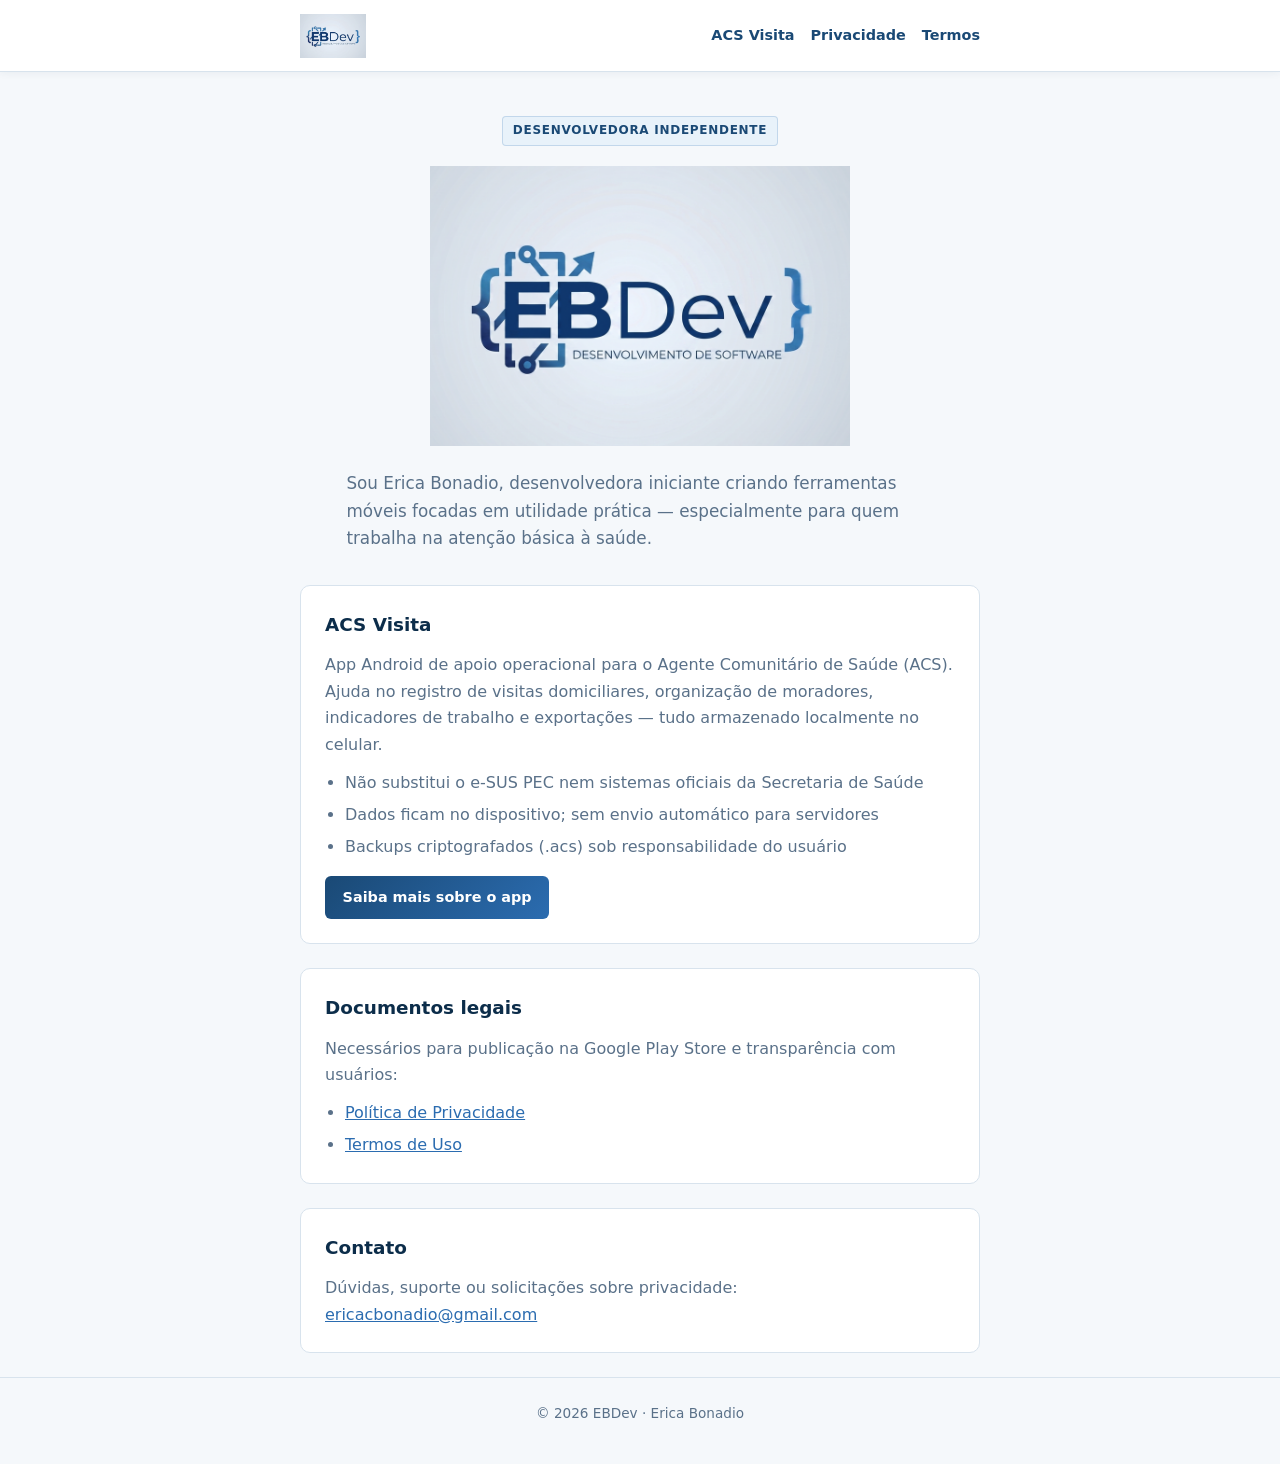
==== index.html @ 2de4903c "Adiciona ícone compacto EBDev para header mobile e favicon. Logo completa no desktop; SVG com chaves" ====
<!DOCTYPE html>
<html lang="pt-BR">
<head>
  <meta charset="UTF-8">
  <meta name="viewport" content="width=device-width, initial-scale=1.0">
  <meta name="description" content="EBDev — desenvolvimento de apps úteis. ACS Visita: ferramenta de apoio para Agentes Comunitários de Saúde.">
  <title>EBDev | Desenvolvimento de Software</title>
  <link rel="icon" href="assets/logo-icon.svg" type="image/svg+xml">
  <link rel="stylesheet" href="styles.css">
</head>
<body>
  <header class="site-header">
    <div class="container">
      <a href="index.html" class="logo-link">
        <img class="logo-full" src="assets/logo.png" alt="EBDev — Desenvolvimento de Software" height="44">
        <img class="logo-icon" src="assets/logo-icon.svg" alt="EBDev" width="40" height="40">
      </a>
      <nav>
        <ul class="nav-links">
          <li><a href="acs-visita.html">ACS Visita</a></li>
          <li><a href="politica-privacidade.html">Privacidade</a></li>
          <li><a href="termos-de-uso.html">Termos</a></li>
        </ul>
      </nav>
    </div>
  </header>

  <main class="container">
    <section class="hero">
      <span class="badge">Desenvolvedora independente</span>
      <h1 class="sr-only">EBDev — Desenvolvimento de Software</h1>
      <img class="hero-logo" src="assets/logo.png" alt="EBDev — Desenvolvimento de Software">
      <p class="lead">
        Sou Erica Bonadio, desenvolvedora iniciante criando ferramentas móveis
        focadas em utilidade prática — especialmente para quem trabalha na atenção
        básica à saúde.
      </p>
    </section>

    <article class="card">
      <h2>ACS Visita</h2>
      <p>
        App Android de apoio operacional para o Agente Comunitário de Saúde (ACS).
        Ajuda no registro de visitas domiciliares, organização de moradores,
        indicadores de trabalho e exportações — tudo armazenado localmente no celular.
      </p>
      <ul>
        <li>Não substitui o e-SUS PEC nem sistemas oficiais da Secretaria de Saúde</li>
        <li>Dados ficam no dispositivo; sem envio automático para servidores</li>
        <li>Backups criptografados (.acs) sob responsabilidade do usuário</li>
      </ul>
      <a class="btn" href="acs-visita.html">Saiba mais sobre o app</a>
    </article>

    <article class="card">
      <h2>Documentos legais</h2>
      <p>Necessários para publicação na Google Play Store e transparência com usuários:</p>
      <ul>
        <li><a href="politica-privacidade.html">Política de Privacidade</a></li>
        <li><a href="termos-de-uso.html">Termos de Uso</a></li>
      </ul>
    </article>

    <article class="card">
      <h2>Contato</h2>
      <p>
        Dúvidas, suporte ou solicitações sobre privacidade:<br>
        <a href="mailto:ericacbonadio@gmail.com">ericacbonadio@gmail.com</a>
      </p>
    </article>
  </main>

  <footer class="site-footer">
    <div class="container">
      <p>© <span id="year"></span> EBDev · Erica Bonadio</p>
    </div>
  </footer>

  <script>
    document.getElementById('year').textContent = new Date().getFullYear();
  </script>
</body>
</html>
---- styles.css ----
:root {
  /* Paleta EBDev — azuis do logo { EBDev } */
  --brand-navy: #0c2d4a;
  --brand-navy-mid: #1a4975;
  --brand-blue: #2b6cb0;
  --brand-blue-hover: #245a94;
  --brand-sky: #5da9e8;
  --brand-sky-light: #e8f2fa;

  --bg: #f5f8fb;
  --surface: #ffffff;
  --text: var(--brand-navy);
  --text-muted: #5a7189;
  --accent: var(--brand-blue);
  --accent-hover: var(--brand-blue-hover);
  --accent-deep: var(--brand-navy);
  --accent-light: var(--brand-sky-light);
  --border: #d8e3ed;
  --font: system-ui, -apple-system, "Segoe UI", Roboto, sans-serif;
}

*,
*::before,
*::after {
  box-sizing: border-box;
  margin: 0;
  padding: 0;
}

html {
  scroll-behavior: smooth;
}

body {
  font-family: var(--font);
  background: var(--bg);
  color: var(--text);
  line-height: 1.65;
}

a {
  color: var(--accent);
}

a:hover {
  color: var(--accent-hover);
  text-decoration: underline;
}

.container {
  max-width: 720px;
  margin: 0 auto;
  padding: 0 1.25rem;
}

.site-header {
  background: var(--surface);
  color: var(--brand-navy);
  padding: 0.85rem 0;
  border-bottom: 1px solid var(--border);
  box-shadow: 0 1px 8px rgba(12, 45, 74, 0.06);
}

.site-header a {
  color: var(--brand-navy-mid);
  text-decoration: none;
  font-weight: 600;
}

.site-header a:hover {
  color: var(--brand-blue);
  text-decoration: none;
}

.site-header .container {
  display: flex;
  justify-content: space-between;
  align-items: center;
  gap: 1rem;
}

.logo-link {
  display: flex;
  align-items: center;
  line-height: 0;
}

.logo-link img,
.logo-link svg {
  height: 40px;
  width: auto;
  display: block;
}

.logo-link .logo-full {
  height: 44px;
}

.logo-link .logo-icon {
  display: none;
  height: 40px;
  width: 40px;
}

.nav-links {
  display: flex;
  flex-wrap: wrap;
  gap: 1rem;
  list-style: none;
  font-size: 0.9rem;
}

.hero {
  padding: 2.75rem 0 2rem;
  text-align: center;
}

.hero .badge {
  margin-left: auto;
  margin-right: auto;
}

.hero-logo {
  width: min(420px, 92vw);
  height: auto;
  margin: 0 auto 1.5rem;
  display: block;
}

.hero .lead {
  color: var(--text-muted);
  font-size: 1.05rem;
  max-width: 55ch;
  margin: 0 auto;
  text-align: left;
}

.badge {
  display: inline-block;
  background: var(--accent-light);
  color: var(--brand-navy-mid);
  font-size: 0.75rem;
  font-weight: 600;
  text-transform: uppercase;
  letter-spacing: 0.06em;
  padding: 0.25rem 0.6rem;
  border-radius: 4px;
  margin-bottom: 1.25rem;
  border: 1px solid rgba(43, 108, 176, 0.2);
}

.card {
  background: var(--surface);
  border: 1px solid var(--border);
  border-radius: 10px;
  padding: 1.5rem;
  margin-bottom: 1.5rem;
}

.card h2 {
  font-size: 1.15rem;
  margin-bottom: 0.75rem;
  color: var(--brand-navy);
}

.card p,
.card li {
  color: var(--text-muted);
}

.card ul {
  margin: 0.75rem 0 0 1.25rem;
}

.card li + li {
  margin-top: 0.35rem;
}

.btn {
  display: inline-block;
  margin-top: 1rem;
  padding: 0.6rem 1.1rem;
  background: linear-gradient(135deg, var(--brand-navy-mid) 0%, var(--brand-blue) 100%);
  color: #fff !important;
  text-decoration: none;
  border-radius: 6px;
  font-size: 0.9rem;
  font-weight: 600;
}

.btn:hover {
  background: linear-gradient(135deg, var(--brand-navy) 0%, var(--brand-blue-hover) 100%);
  color: #fff !important;
  text-decoration: none;
}

.legal-page {
  padding: 2rem 0 3rem;
}

.legal-page h1 {
  font-size: 1.6rem;
  margin-bottom: 0.35rem;
  color: var(--brand-navy);
}

.legal-page .updated {
  color: var(--text-muted);
  font-size: 0.9rem;
  margin-bottom: 2rem;
}

.legal-page h2 {
  font-size: 1.05rem;
  margin: 1.75rem 0 0.5rem;
  color: var(--brand-blue);
}

.legal-page p,
.legal-page li {
  color: var(--text-muted);
  margin-bottom: 0.75rem;
}

.legal-page ul {
  margin: 0 0 0.75rem 1.25rem;
}

.notice {
  background: var(--accent-light);
  border-left: 4px solid var(--brand-sky);
  padding: 1rem 1.1rem;
  border-radius: 0 6px 6px 0;
  margin: 1.5rem 0;
  font-size: 0.95rem;
  color: var(--text-muted);
}

.site-footer {
  border-top: 1px solid var(--border);
  padding: 1.5rem 0 2.5rem;
  margin-top: 1rem;
  text-align: center;
  font-size: 0.85rem;
  color: var(--text-muted);
}

.site-footer a {
  font-weight: 500;
}

.sr-only {
  position: absolute;
  width: 1px;
  height: 1px;
  padding: 0;
  margin: -1px;
  overflow: hidden;
  clip: rect(0, 0, 0, 0);
  white-space: nowrap;
  border: 0;
}

@media (max-width: 520px) {
  .site-header .container {
    flex-direction: row;
    align-items: center;
    justify-content: space-between;
    gap: 0.75rem;
  }

  .logo-link .logo-full {
    display: none;
  }

  .logo-link .logo-icon {
    display: block;
  }

  .nav-links {
    gap: 0.65rem;
    font-size: 0.82rem;
  }

  .hero .lead {
    text-align: center;
  }
}
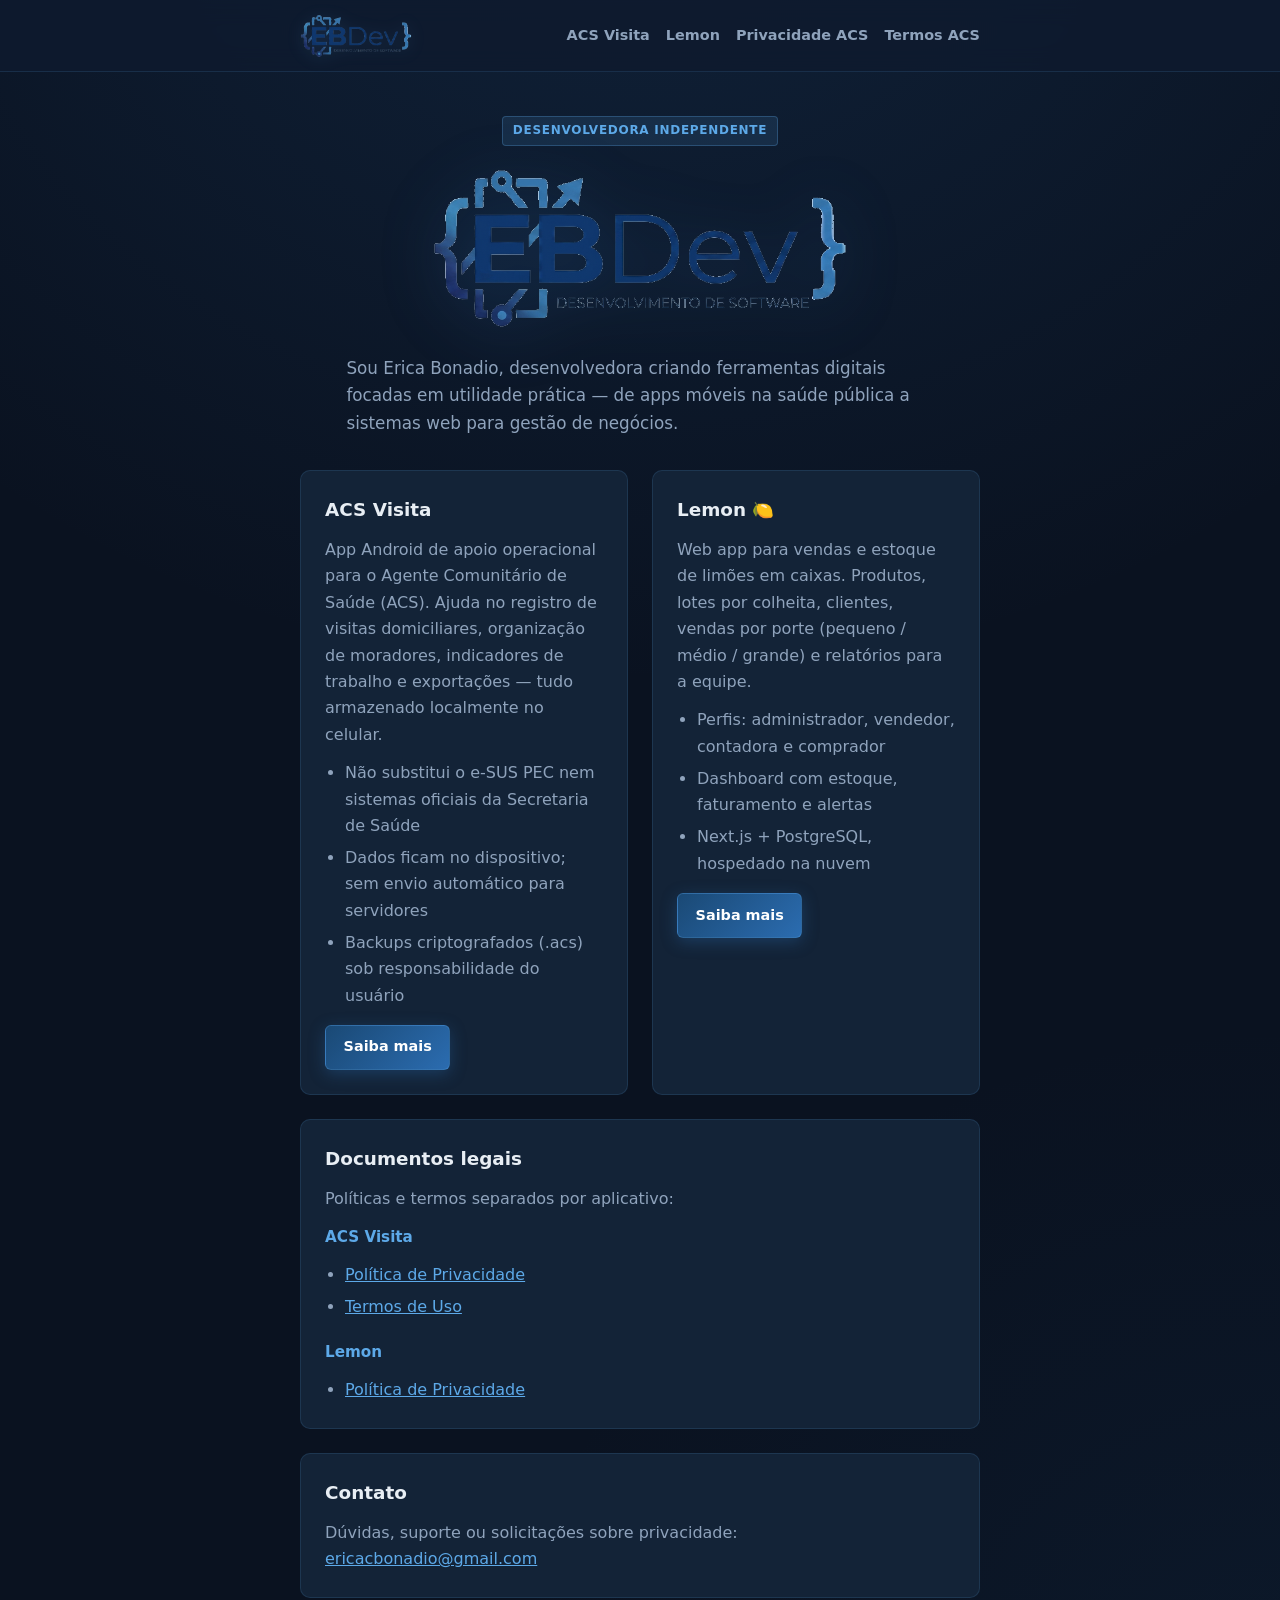
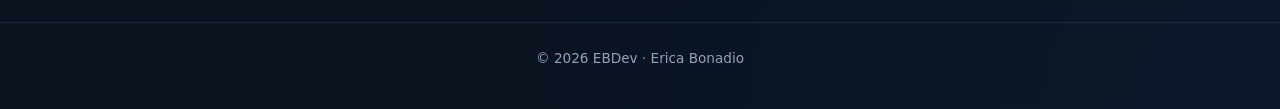
==== commit 3366245b: "Adiciona Lemon ao site com páginas e políticas separadas por app. ACS Visita e Lemon têm landing e d" ====
--- a/index.html
+++ b/index.html
@@ -3,7 +3,7 @@
 <head>
   <meta charset="UTF-8">
   <meta name="viewport" content="width=device-width, initial-scale=1.0">
-  <meta name="description" content="EBDev — desenvolvimento de apps úteis. ACS Visita: ferramenta de apoio para Agentes Comunitários de Saúde.">
+  <meta name="description" content="EBDev — desenvolvimento de software. ACS Visita e Lemon: apps para saúde e gestão comercial.">
   <title>EBDev | Desenvolvimento de Software</title>
   <link rel="icon" href="assets/logo-icon.svg" type="image/svg+xml">
   <link rel="stylesheet" href="styles.css">
@@ -18,8 +18,9 @@
       <nav>
         <ul class="nav-links">
           <li><a href="acs-visita.html">ACS Visita</a></li>
-          <li><a href="politica-privacidade.html">Privacidade</a></li>
-          <li><a href="termos-de-uso.html">Termos</a></li>
+          <li><a href="lemon.html">Lemon</a></li>
+          <li><a href="politica-privacidade.html">Privacidade ACS</a></li>
+          <li><a href="termos-de-uso.html">Termos ACS</a></li>
         </ul>
       </nav>
     </div>
@@ -31,12 +32,13 @@
       <h1 class="sr-only">EBDev — Desenvolvimento de Software</h1>
       <img class="hero-logo" src="assets/logo.png" alt="EBDev — Desenvolvimento de Software">
       <p class="lead">
-        Sou Erica Bonadio, desenvolvedora iniciante criando ferramentas móveis
-        focadas em utilidade prática — especialmente para quem trabalha na atenção
-        básica à saúde.
+        Sou Erica Bonadio, desenvolvedora criando ferramentas digitais
+        focadas em utilidade prática — de apps móveis na saúde pública
+        a sistemas web para gestão de negócios.
       </p>
     </section>
 
+    <div class="projects-grid">
     <article class="card">
       <h2>ACS Visita</h2>
       <p>
@@ -49,15 +51,37 @@
         <li>Dados ficam no dispositivo; sem envio automático para servidores</li>
         <li>Backups criptografados (.acs) sob responsabilidade do usuário</li>
       </ul>
-      <a class="btn" href="acs-visita.html">Saiba mais sobre o app</a>
+      <a class="btn" href="acs-visita.html">Saiba mais</a>
     </article>
+
+    <article class="card card--lemon">
+      <h2>Lemon <span class="card-emoji" aria-hidden="true">🍋</span></h2>
+      <p>
+        Web app para vendas e estoque de limões em caixas. Produtos, lotes por colheita,
+        clientes, vendas por porte (pequeno / médio / grande) e relatórios para a equipe.
+      </p>
+      <ul>
+        <li>Perfis: administrador, vendedor, contadora e comprador</li>
+        <li>Dashboard com estoque, faturamento e alertas</li>
+        <li>Next.js + PostgreSQL, hospedado na nuvem</li>
+      </ul>
+      <a class="btn btn--lemon" href="lemon.html">Saiba mais</a>
+    </article>
+    </div>
 
     <article class="card">
       <h2>Documentos legais</h2>
-      <p>Necessários para publicação na Google Play Store e transparência com usuários:</p>
+      <p>Políticas e termos separados por aplicativo:</p>
+
+      <h3 class="legal-app-title">ACS Visita</h3>
       <ul>
         <li><a href="politica-privacidade.html">Política de Privacidade</a></li>
         <li><a href="termos-de-uso.html">Termos de Uso</a></li>
+      </ul>
+
+      <h3 class="legal-app-title">Lemon</h3>
+      <ul>
+        <li><a href="politica-privacidade-lemon.html">Política de Privacidade</a></li>
       </ul>
     </article>
 
--- a/styles.css
+++ b/styles.css
@@ -1,21 +1,24 @@
 :root {
-  /* Paleta EBDev — azuis do logo { EBDev } */
+  /* Paleta EBDev — dark tech */
   --brand-navy: #0c2d4a;
   --brand-navy-mid: #1a4975;
   --brand-blue: #2b6cb0;
-  --brand-blue-hover: #245a94;
+  --brand-blue-hover: #3d7ec4;
   --brand-sky: #5da9e8;
-  --brand-sky-light: #e8f2fa;
-
-  --bg: #f5f8fb;
-  --surface: #ffffff;
-  --text: var(--brand-navy);
-  --text-muted: #5a7189;
-  --accent: var(--brand-blue);
-  --accent-hover: var(--brand-blue-hover);
-  --accent-deep: var(--brand-navy);
-  --accent-light: var(--brand-sky-light);
-  --border: #d8e3ed;
+  --brand-sky-dim: rgba(93, 169, 232, 0.12);
+
+  --bg: #0a1220;
+  --bg-elevated: #0f1a2e;
+  --surface: #132337;
+  --surface-hover: #182a42;
+  --text: #e8eef4;
+  --text-muted: #8fa3bc;
+  --accent: var(--brand-sky);
+  --accent-hover: #7ec0f5;
+  --accent-light: var(--brand-sky-dim);
+  --border: rgba(93, 169, 232, 0.14);
+  --border-strong: rgba(93, 169, 232, 0.28);
+  --glow: rgba(43, 108, 176, 0.35);
   --font: system-ui, -apple-system, "Segoe UI", Roboto, sans-serif;
 }
 
@@ -33,9 +36,13 @@
 
 body {
   font-family: var(--font);
-  background: var(--bg);
+  background:
+    radial-gradient(ellipse 80% 50% at 50% -10%, rgba(43, 108, 176, 0.18), transparent),
+    radial-gradient(ellipse 60% 40% at 100% 100%, rgba(26, 73, 117, 0.12), transparent),
+    var(--bg);
   color: var(--text);
   line-height: 1.65;
+  min-height: 100vh;
 }
 
 a {
@@ -54,21 +61,24 @@
 }
 
 .site-header {
-  background: var(--surface);
-  color: var(--brand-navy);
+  background: rgba(15, 26, 46, 0.85);
+  backdrop-filter: blur(12px);
+  color: var(--text);
   padding: 0.85rem 0;
   border-bottom: 1px solid var(--border);
-  box-shadow: 0 1px 8px rgba(12, 45, 74, 0.06);
+  position: sticky;
+  top: 0;
+  z-index: 100;
 }
 
 .site-header a {
-  color: var(--brand-navy-mid);
+  color: var(--text-muted);
   text-decoration: none;
   font-weight: 600;
 }
 
 .site-header a:hover {
-  color: var(--brand-blue);
+  color: var(--accent);
   text-decoration: none;
 }
 
@@ -94,6 +104,7 @@
 
 .logo-link .logo-full {
   height: 44px;
+  filter: drop-shadow(0 2px 8px rgba(93, 169, 232, 0.15));
 }
 
 .logo-link .logo-icon {
@@ -125,6 +136,7 @@
   height: auto;
   margin: 0 auto 1.5rem;
   display: block;
+  filter: drop-shadow(0 8px 28px rgba(43, 108, 176, 0.25));
 }
 
 .hero .lead {
@@ -138,7 +150,7 @@
 .badge {
   display: inline-block;
   background: var(--accent-light);
-  color: var(--brand-navy-mid);
+  color: var(--accent);
   font-size: 0.75rem;
   font-weight: 600;
   text-transform: uppercase;
@@ -146,7 +158,7 @@
   padding: 0.25rem 0.6rem;
   border-radius: 4px;
   margin-bottom: 1.25rem;
-  border: 1px solid rgba(43, 108, 176, 0.2);
+  border: 1px solid var(--border-strong);
 }
 
 .card {
@@ -155,12 +167,18 @@
   border-radius: 10px;
   padding: 1.5rem;
   margin-bottom: 1.5rem;
+  transition: border-color 0.2s, box-shadow 0.2s;
+}
+
+.card:hover {
+  border-color: var(--border-strong);
+  box-shadow: 0 4px 24px rgba(0, 0, 0, 0.25);
 }
 
 .card h2 {
   font-size: 1.15rem;
   margin-bottom: 0.75rem;
-  color: var(--brand-navy);
+  color: var(--text);
 }
 
 .card p,
@@ -174,6 +192,56 @@
 
 .card li + li {
   margin-top: 0.35rem;
+}
+
+.projects-grid {
+  display: grid;
+  gap: 1.5rem;
+}
+
+@media (min-width: 640px) {
+  .projects-grid {
+    grid-template-columns: 1fr 1fr;
+  }
+}
+
+.card-emoji {
+  font-size: 0.95em;
+}
+
+.badge--lemon {
+  background: rgba(132, 204, 22, 0.14);
+  color: #a3e635;
+  border-color: rgba(163, 230, 53, 0.35);
+}
+
+.btn--lemon {
+  background: linear-gradient(135deg, #4d7c0f 0%, #84cc16 100%);
+  border-color: rgba(163, 230, 53, 0.35);
+  box-shadow: 0 4px 16px rgba(132, 204, 22, 0.25);
+}
+
+.btn--lemon:hover {
+  background: linear-gradient(135deg, #65a30d 0%, #a3e635 100%);
+  box-shadow: 0 6px 20px rgba(132, 204, 22, 0.35);
+}
+
+.card--lemon h2 {
+  color: var(--text);
+}
+
+.legal-app-title {
+  font-size: 0.95rem;
+  margin: 1.25rem 0 0.5rem;
+  color: var(--accent);
+}
+
+.legal-app-title:first-of-type {
+  margin-top: 0.75rem;
+}
+
+.card h3 {
+  font-size: 0.95rem;
 }
 
 .btn {
@@ -186,12 +254,15 @@
   border-radius: 6px;
   font-size: 0.9rem;
   font-weight: 600;
+  border: 1px solid var(--border-strong);
+  box-shadow: 0 4px 16px var(--glow);
 }
 
 .btn:hover {
-  background: linear-gradient(135deg, var(--brand-navy) 0%, var(--brand-blue-hover) 100%);
+  background: linear-gradient(135deg, var(--brand-blue) 0%, var(--brand-sky) 100%);
   color: #fff !important;
   text-decoration: none;
+  box-shadow: 0 6px 20px var(--glow);
 }
 
 .legal-page {
@@ -201,7 +272,7 @@
 .legal-page h1 {
   font-size: 1.6rem;
   margin-bottom: 0.35rem;
-  color: var(--brand-navy);
+  color: var(--text);
 }
 
 .legal-page .updated {
@@ -213,7 +284,7 @@
 .legal-page h2 {
   font-size: 1.05rem;
   margin: 1.75rem 0 0.5rem;
-  color: var(--brand-blue);
+  color: var(--accent);
 }
 
 .legal-page p,
@@ -234,6 +305,9 @@
   margin: 1.5rem 0;
   font-size: 0.95rem;
   color: var(--text-muted);
+  border-top: 1px solid var(--border);
+  border-right: 1px solid var(--border);
+  border-bottom: 1px solid var(--border);
 }
 
 .site-footer {
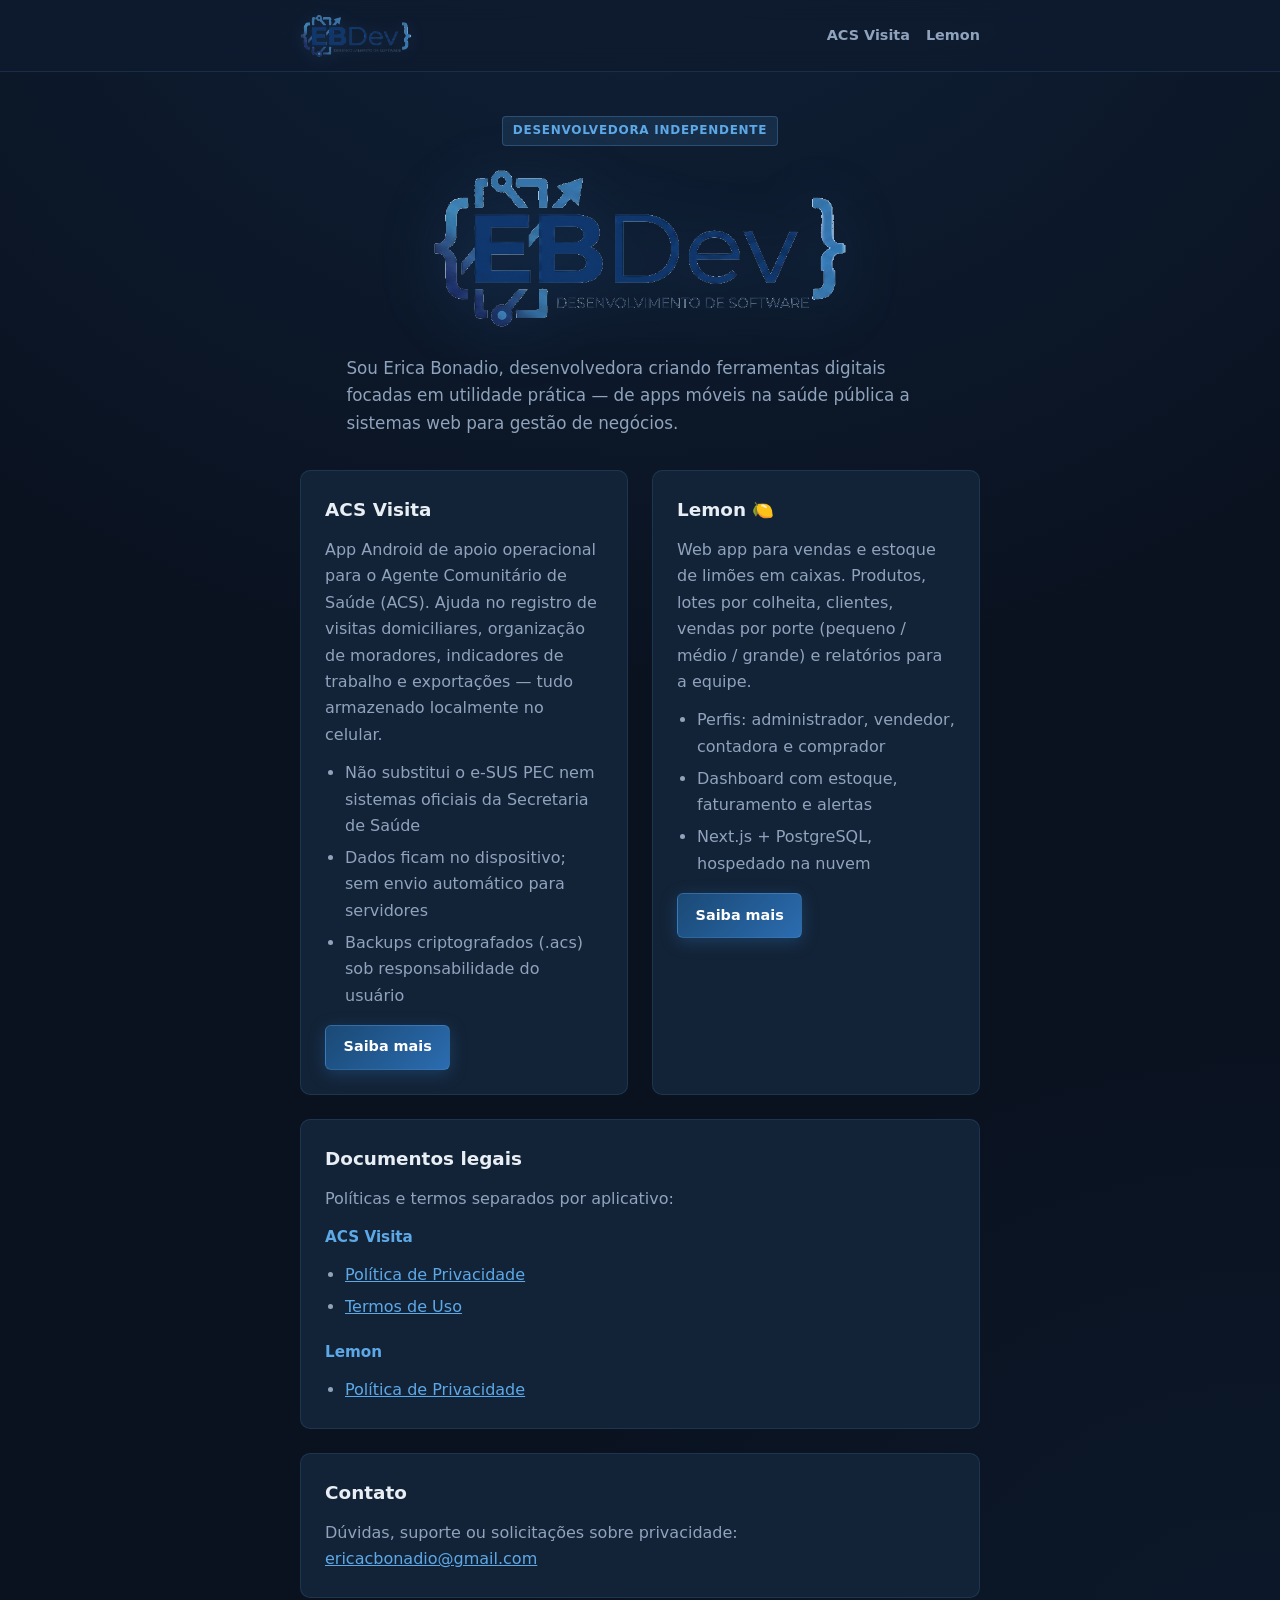
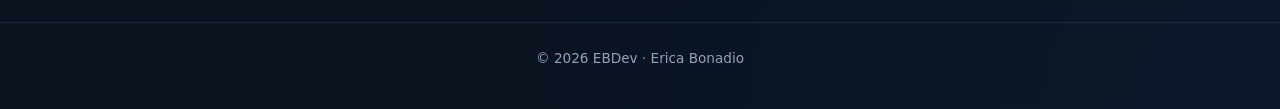
==== commit 59e24e64: "Organiza site em pastas por app com redirecionamentos na raiz. ACS Visita e Lemon em subpastas; URLs" ====
--- a/index.html
+++ b/index.html
@@ -17,10 +17,8 @@
       </a>
       <nav>
         <ul class="nav-links">
-          <li><a href="acs-visita.html">ACS Visita</a></li>
-          <li><a href="lemon.html">Lemon</a></li>
-          <li><a href="politica-privacidade.html">Privacidade ACS</a></li>
-          <li><a href="termos-de-uso.html">Termos ACS</a></li>
+          <li><a href="acs-visita/">ACS Visita</a></li>
+          <li><a href="lemon/">Lemon</a></li>
         </ul>
       </nav>
     </div>
@@ -51,7 +49,7 @@
         <li>Dados ficam no dispositivo; sem envio automático para servidores</li>
         <li>Backups criptografados (.acs) sob responsabilidade do usuário</li>
       </ul>
-      <a class="btn" href="acs-visita.html">Saiba mais</a>
+      <a class="btn" href="acs-visita/">Saiba mais</a>
     </article>
 
     <article class="card card--lemon">
@@ -65,7 +63,7 @@
         <li>Dashboard com estoque, faturamento e alertas</li>
         <li>Next.js + PostgreSQL, hospedado na nuvem</li>
       </ul>
-      <a class="btn btn--lemon" href="lemon.html">Saiba mais</a>
+      <a class="btn btn--lemon" href="lemon/">Saiba mais</a>
     </article>
     </div>
 
@@ -75,13 +73,13 @@
 
       <h3 class="legal-app-title">ACS Visita</h3>
       <ul>
-        <li><a href="politica-privacidade.html">Política de Privacidade</a></li>
-        <li><a href="termos-de-uso.html">Termos de Uso</a></li>
+        <li><a href="acs-visita/politica-privacidade.html">Política de Privacidade</a></li>
+        <li><a href="acs-visita/termos-de-uso.html">Termos de Uso</a></li>
       </ul>
 
       <h3 class="legal-app-title">Lemon</h3>
       <ul>
-        <li><a href="politica-privacidade-lemon.html">Política de Privacidade</a></li>
+        <li><a href="lemon/politica-privacidade.html">Política de Privacidade</a></li>
       </ul>
     </article>
 
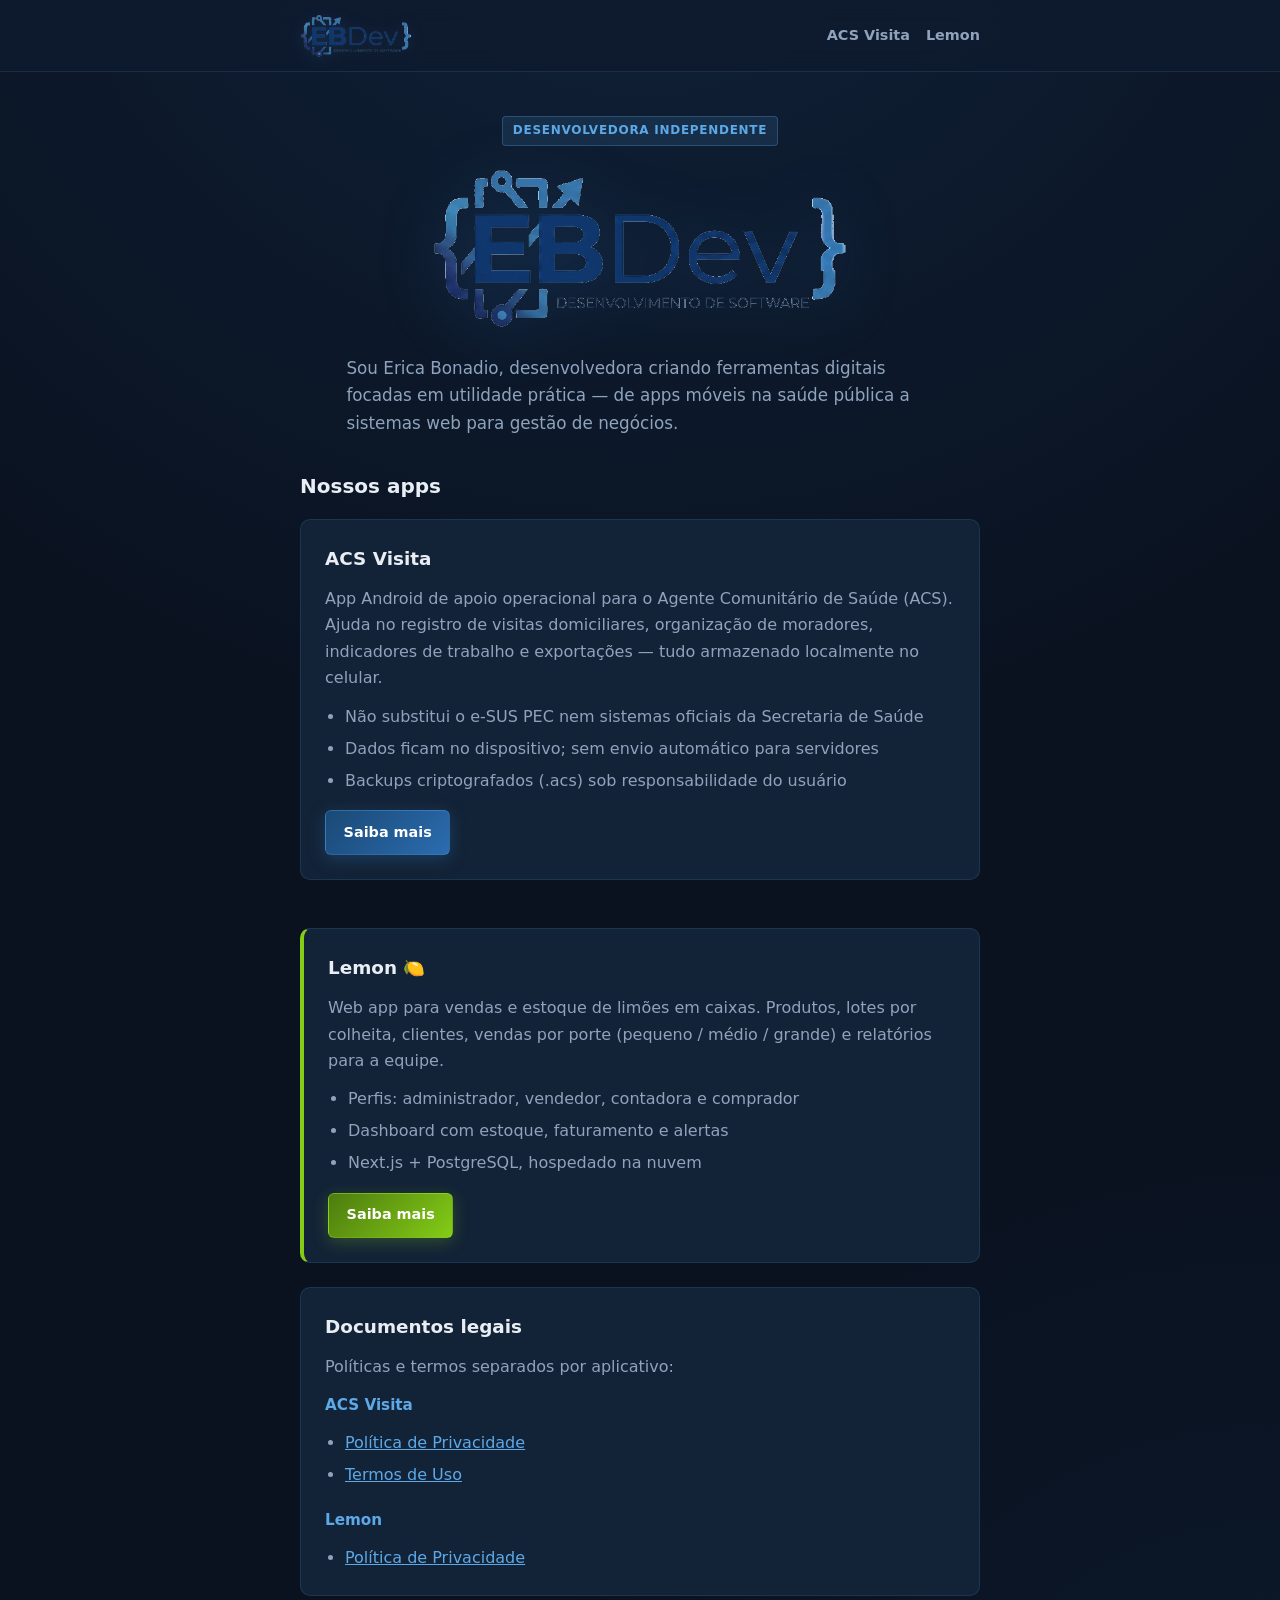
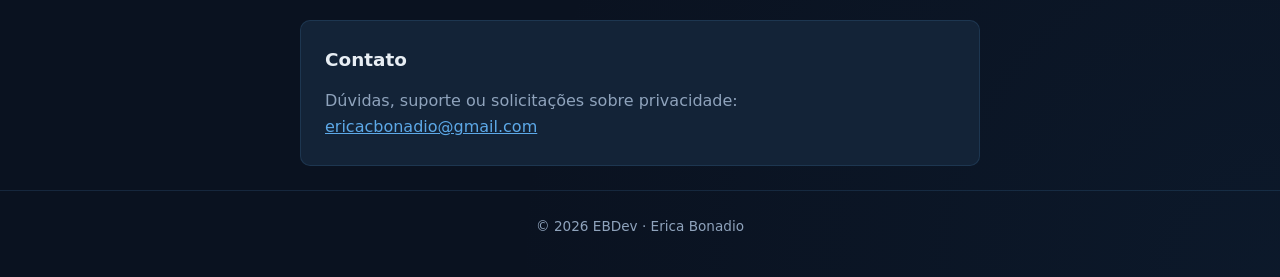
==== commit 6cc4cc44: "Melhora visibilidade do Lemon na página inicial. Cards empilhados, borda verde, botão lime e título " ====
--- a/index.html
+++ b/index.html
@@ -36,6 +36,7 @@
       </p>
     </section>
 
+    <h2 class="section-title">Nossos apps</h2>
     <div class="projects-grid">
     <article class="card">
       <h2>ACS Visita</h2>
@@ -52,7 +53,7 @@
       <a class="btn" href="acs-visita/">Saiba mais</a>
     </article>
 
-    <article class="card card--lemon">
+    <article class="card card--lemon" id="lemon">
       <h2>Lemon <span class="card-emoji" aria-hidden="true">🍋</span></h2>
       <p>
         Web app para vendas e estoque de limões em caixas. Produtos, lotes por colheita,
--- a/styles.css
+++ b/styles.css
@@ -147,6 +147,12 @@
   text-align: left;
 }
 
+.section-title {
+  font-size: 1.25rem;
+  color: var(--text);
+  margin-bottom: 1rem;
+}
+
 .badge {
   display: inline-block;
   background: var(--accent-light);
@@ -197,12 +203,11 @@
 .projects-grid {
   display: grid;
   gap: 1.5rem;
-}
-
-@media (min-width: 640px) {
-  .projects-grid {
-    grid-template-columns: 1fr 1fr;
-  }
+  grid-template-columns: 1fr;
+}
+
+.card--lemon {
+  border-left: 4px solid #84cc16;
 }
 
 .card-emoji {
@@ -213,17 +218,6 @@
   background: rgba(132, 204, 22, 0.14);
   color: #a3e635;
   border-color: rgba(163, 230, 53, 0.35);
-}
-
-.btn--lemon {
-  background: linear-gradient(135deg, #4d7c0f 0%, #84cc16 100%);
-  border-color: rgba(163, 230, 53, 0.35);
-  box-shadow: 0 4px 16px rgba(132, 204, 22, 0.25);
-}
-
-.btn--lemon:hover {
-  background: linear-gradient(135deg, #65a30d 0%, #a3e635 100%);
-  box-shadow: 0 6px 20px rgba(132, 204, 22, 0.35);
 }
 
 .card--lemon h2 {
@@ -265,6 +259,17 @@
   box-shadow: 0 6px 20px var(--glow);
 }
 
+.btn.btn--lemon {
+  background: linear-gradient(135deg, #4d7c0f 0%, #84cc16 100%);
+  border-color: rgba(163, 230, 53, 0.35);
+  box-shadow: 0 4px 16px rgba(132, 204, 22, 0.25);
+}
+
+.btn.btn--lemon:hover {
+  background: linear-gradient(135deg, #65a30d 0%, #a3e635 100%);
+  box-shadow: 0 6px 20px rgba(132, 204, 22, 0.35);
+}
+
 .legal-page {
   padding: 2rem 0 3rem;
 }
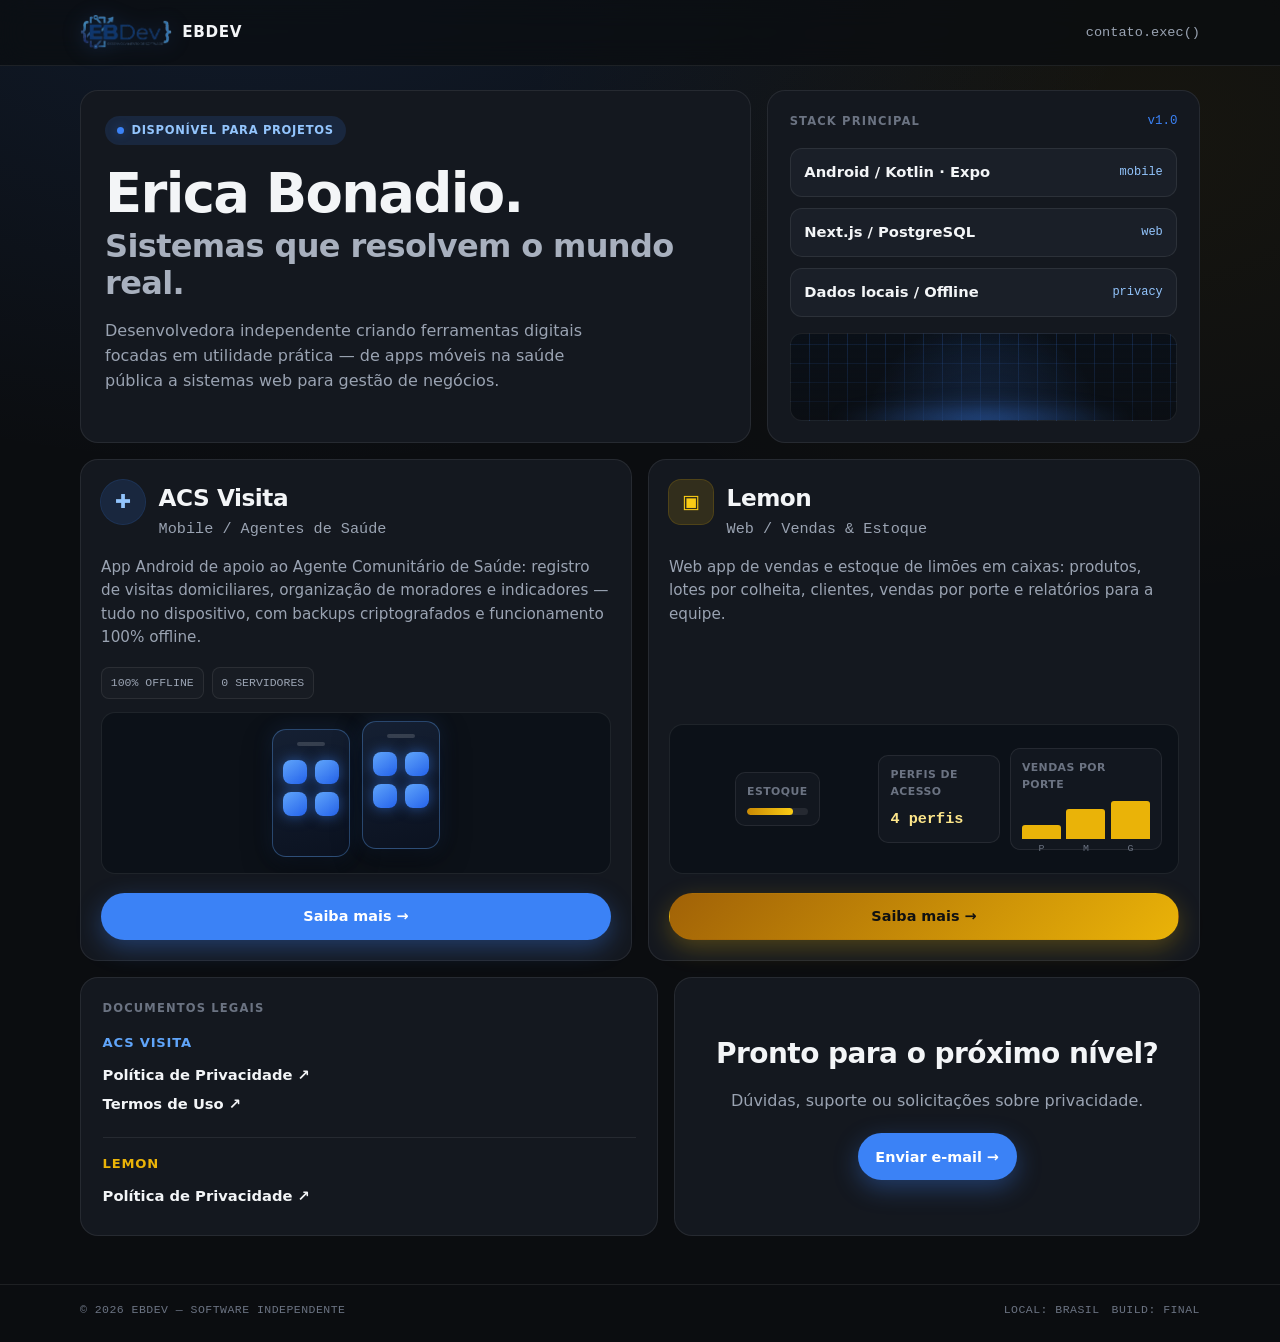
==== commit f5e17413: "Porta visual do Lovable para o site estático EBDev. Home com hero, stack, cards ACS/Lemon diferencia" ====
--- a/index.html
+++ b/index.html
@@ -3,7 +3,7 @@
 <head>
   <meta charset="UTF-8">
   <meta name="viewport" content="width=device-width, initial-scale=1.0">
-  <meta name="description" content="EBDev — desenvolvimento de software. ACS Visita e Lemon: apps para saúde e gestão comercial.">
+  <meta name="description" content="EBDev — Erica Bonadio. Sistemas digitais para saúde pública e gestão de negócios. ACS Visita e Lemon.">
   <title>EBDev | Desenvolvimento de Software</title>
   <link rel="icon" href="assets/logo-icon.svg" type="image/svg+xml">
   <link rel="stylesheet" href="styles.css">
@@ -11,91 +11,144 @@
 <body>
   <header class="site-header">
     <div class="container">
-      <a href="index.html" class="logo-link">
-        <img class="logo-full" src="assets/logo.png" alt="EBDev — Desenvolvimento de Software" height="44">
-        <img class="logo-icon" src="assets/logo-icon.svg" alt="EBDev" width="40" height="40">
+      <a href="index.html" class="brand">
+        <img src="assets/logo.png" alt="" height="36">
+        <span class="brand-word">EBDEV</span>
       </a>
-      <nav>
-        <ul class="nav-links">
-          <li><a href="acs-visita/">ACS Visita</a></li>
-          <li><a href="lemon/">Lemon</a></li>
-        </ul>
-      </nav>
+      <a class="contact-exec" href="mailto:ericacbonadio@gmail.com">contato.exec()</a>
     </div>
   </header>
 
-  <main class="container">
-    <section class="hero">
-      <span class="badge">Desenvolvedora independente</span>
-      <h1 class="sr-only">EBDev — Desenvolvimento de Software</h1>
-      <img class="hero-logo" src="assets/logo.png" alt="EBDev — Desenvolvimento de Software">
-      <p class="lead">
-        Sou Erica Bonadio, desenvolvedora criando ferramentas digitais
-        focadas em utilidade prática — de apps móveis na saúde pública
-        a sistemas web para gestão de negócios.
-      </p>
+  <main class="container home">
+    <section class="hero-grid" aria-label="Apresentação">
+      <article class="panel hero-main">
+        <span class="status-pill">Disponível para projetos</span>
+        <h1 class="hero-title">Erica Bonadio.</h1>
+        <p class="hero-subtitle">Sistemas que resolvem o mundo real.</p>
+        <p class="hero-lead">
+          Desenvolvedora independente criando ferramentas digitais focadas em
+          utilidade prática — de apps móveis na saúde pública a sistemas web
+          para gestão de negócios.
+        </p>
+      </article>
+
+      <aside class="panel stack-panel">
+        <div class="stack-head">
+          <h2>Stack principal</h2>
+          <span class="stack-ver">v1.0</span>
+        </div>
+        <ul class="stack-list">
+          <li class="stack-item">
+            <span>Android / Kotlin · Expo</span>
+            <em>mobile</em>
+          </li>
+          <li class="stack-item">
+            <span>Next.js / PostgreSQL</span>
+            <em>web</em>
+          </li>
+          <li class="stack-item">
+            <span>Dados locais / Offline</span>
+            <em>privacy</em>
+          </li>
+        </ul>
+        <div class="stack-visual" aria-hidden="true"></div>
+      </aside>
     </section>
 
-    <h2 class="section-title">Nossos apps</h2>
-    <div class="projects-grid">
-    <article class="card">
-      <h2>ACS Visita</h2>
-      <p>
-        App Android de apoio operacional para o Agente Comunitário de Saúde (ACS).
-        Ajuda no registro de visitas domiciliares, organização de moradores,
-        indicadores de trabalho e exportações — tudo armazenado localmente no celular.
-      </p>
-      <ul>
-        <li>Não substitui o e-SUS PEC nem sistemas oficiais da Secretaria de Saúde</li>
-        <li>Dados ficam no dispositivo; sem envio automático para servidores</li>
-        <li>Backups criptografados (.acs) sob responsabilidade do usuário</li>
-      </ul>
-      <a class="btn" href="acs-visita/">Saiba mais</a>
-    </article>
+    <section class="projects-grid" aria-label="Apps">
+      <article class="panel project-card" id="acs-visita">
+        <div class="project-top">
+          <div class="project-icon project-icon--acs" aria-hidden="true">✚</div>
+          <div>
+            <h2>ACS Visita</h2>
+            <p class="project-meta project-meta--acs">Mobile / Agentes de Saúde</p>
+          </div>
+        </div>
+        <p>
+          App Android de apoio ao Agente Comunitário de Saúde: registro de visitas
+          domiciliares, organização de moradores e indicadores — tudo no dispositivo,
+          com backups criptografados e funcionamento 100% offline.
+        </p>
+        <div class="project-stats">
+          <span class="stat-chip">100% OFFLINE</span>
+          <span class="stat-chip">0 SERVIDORES</span>
+        </div>
+        <div class="project-media" aria-hidden="true">
+          <div class="phones">
+            <div class="phone"><div class="phone-dots"><span></span><span></span><span></span><span></span></div></div>
+            <div class="phone"><div class="phone-dots"><span></span><span></span><span></span><span></span></div></div>
+          </div>
+        </div>
+        <a class="btn btn-primary" href="acs-visita/">Saiba mais →</a>
+      </article>
 
-    <article class="card card--lemon" id="lemon">
-      <h2>Lemon <span class="card-emoji" aria-hidden="true">🍋</span></h2>
-      <p>
-        Web app para vendas e estoque de limões em caixas. Produtos, lotes por colheita,
-        clientes, vendas por porte (pequeno / médio / grande) e relatórios para a equipe.
-      </p>
-      <ul>
-        <li>Perfis: administrador, vendedor, contadora e comprador</li>
-        <li>Dashboard com estoque, faturamento e alertas</li>
-        <li>Next.js + PostgreSQL, hospedado na nuvem</li>
-      </ul>
-      <a class="btn btn--lemon" href="lemon/">Saiba mais</a>
-    </article>
-    </div>
+      <article class="panel project-card" id="lemon">
+        <div class="project-top">
+          <div class="project-icon project-icon--lemon" aria-hidden="true">▣</div>
+          <div>
+            <h2>Lemon</h2>
+            <p class="project-meta project-meta--lemon">Web / Vendas &amp; Estoque</p>
+          </div>
+        </div>
+        <p>
+          Web app de vendas e estoque de limões em caixas: produtos, lotes por colheita,
+          clientes, vendas por porte e relatórios para a equipe.
+        </p>
+        <div class="project-media lemon-widgets" aria-hidden="true">
+          <div class="widget">
+            <strong>Estoque</strong>
+            <div class="bar"><i></i></div>
+          </div>
+          <div class="widget">
+            <strong>Perfis de acesso</strong>
+            <div class="widget-value">4 perfis</div>
+          </div>
+          <div class="widget">
+            <strong>Vendas por porte</strong>
+            <div class="mini-bars">
+              <span data-label="P"></span>
+              <span data-label="M"></span>
+              <span data-label="G"></span>
+            </div>
+          </div>
+        </div>
+        <a class="btn btn-lemon" href="lemon/">Saiba mais →</a>
+      </article>
+    </section>
 
-    <article class="card">
-      <h2>Documentos legais</h2>
-      <p>Políticas e termos separados por aplicativo:</p>
+    <section class="bottom-grid" aria-label="Contato e documentos">
+      <article class="panel legal-panel">
+        <p class="section-label">Documentos legais</p>
 
-      <h3 class="legal-app-title">ACS Visita</h3>
-      <ul>
-        <li><a href="acs-visita/politica-privacidade.html">Política de Privacidade</a></li>
-        <li><a href="acs-visita/termos-de-uso.html">Termos de Uso</a></li>
-      </ul>
+        <div class="legal-block legal-block--acs">
+          <h3>ACS Visita</h3>
+          <p><a href="acs-visita/politica-privacidade.html">Política de Privacidade ↗</a></p>
+          <p><a href="acs-visita/termos-de-uso.html">Termos de Uso ↗</a></p>
+        </div>
 
-      <h3 class="legal-app-title">Lemon</h3>
-      <ul>
-        <li><a href="lemon/politica-privacidade.html">Política de Privacidade</a></li>
-      </ul>
-    </article>
+        <div class="legal-block legal-block--lemon">
+          <h3>Lemon</h3>
+          <p><a href="lemon/politica-privacidade.html">Política de Privacidade ↗</a></p>
+        </div>
+      </article>
 
-    <article class="card">
-      <h2>Contato</h2>
-      <p>
-        Dúvidas, suporte ou solicitações sobre privacidade:<br>
-        <a href="mailto:ericacbonadio@gmail.com">ericacbonadio@gmail.com</a>
-      </p>
-    </article>
+      <article class="panel cta-panel">
+        <h2>Pronto para o próximo nível?</h2>
+        <p>Dúvidas, suporte ou solicitações sobre privacidade.</p>
+        <p>
+          <a class="btn btn-primary" href="mailto:ericacbonadio@gmail.com">Enviar e-mail →</a>
+        </p>
+      </article>
+    </section>
   </main>
 
   <footer class="site-footer">
-    <div class="container">
-      <p>© <span id="year"></span> EBDev · Erica Bonadio</p>
+    <div class="container footer-row">
+      <p>© <span id="year"></span> EBDEV — SOFTWARE INDEPENDENTE</p>
+      <p class="footer-meta">
+        <span>LOCAL: BRASIL</span>
+        <span>BUILD: FINAL</span>
+      </p>
     </div>
   </footer>
 
--- a/styles.css
+++ b/styles.css
@@ -1,25 +1,21 @@
 :root {
-  /* Paleta EBDev — dark tech */
-  --brand-navy: #0c2d4a;
-  --brand-navy-mid: #1a4975;
-  --brand-blue: #2b6cb0;
-  --brand-blue-hover: #3d7ec4;
-  --brand-sky: #5da9e8;
-  --brand-sky-dim: rgba(93, 169, 232, 0.12);
-
-  --bg: #0a1220;
-  --bg-elevated: #0f1a2e;
-  --surface: #132337;
-  --surface-hover: #182a42;
-  --text: #e8eef4;
-  --text-muted: #8fa3bc;
-  --accent: var(--brand-sky);
-  --accent-hover: #7ec0f5;
-  --accent-light: var(--brand-sky-dim);
-  --border: rgba(93, 169, 232, 0.14);
-  --border-strong: rgba(93, 169, 232, 0.28);
-  --glow: rgba(43, 108, 176, 0.35);
-  --font: system-ui, -apple-system, "Segoe UI", Roboto, sans-serif;
+  --bg: #0b0d10;
+  --surface: #14181f;
+  --surface-2: #1a1f28;
+  --border: rgba(255, 255, 255, 0.08);
+  --border-strong: rgba(255, 255, 255, 0.14);
+  --text: #f3f5f7;
+  --text-muted: #9aa3b2;
+  --text-dim: #6b7382;
+  --blue: #3b82f6;
+  --blue-soft: rgba(59, 130, 246, 0.14);
+  --blue-glow: rgba(59, 130, 246, 0.35);
+  --lemon: #eab308;
+  --lemon-soft: rgba(234, 179, 8, 0.14);
+  --font: "Segoe UI", system-ui, -apple-system, sans-serif;
+  --mono: ui-monospace, "Cascadia Code", "SF Mono", Menlo, Consolas, monospace;
+  --radius: 18px;
+  --max: 1120px;
 }
 
 *,
@@ -37,295 +33,712 @@
 body {
   font-family: var(--font);
   background:
-    radial-gradient(ellipse 80% 50% at 50% -10%, rgba(43, 108, 176, 0.18), transparent),
-    radial-gradient(ellipse 60% 40% at 100% 100%, rgba(26, 73, 117, 0.12), transparent),
+    radial-gradient(ellipse 70% 40% at 20% -5%, rgba(59, 130, 246, 0.12), transparent),
+    radial-gradient(ellipse 50% 35% at 90% 10%, rgba(234, 179, 8, 0.05), transparent),
     var(--bg);
   color: var(--text);
-  line-height: 1.65;
+  line-height: 1.55;
   min-height: 100vh;
 }
 
 a {
-  color: var(--accent);
+  color: var(--blue);
+  text-decoration: none;
 }
 
 a:hover {
-  color: var(--accent-hover);
   text-decoration: underline;
 }
 
+img {
+  max-width: 100%;
+  display: block;
+}
+
+ul {
+  list-style: none;
+}
+
 .container {
-  max-width: 720px;
-  margin: 0 auto;
-  padding: 0 1.25rem;
-}
-
+  width: min(100% - 2rem, var(--max));
+  margin-inline: auto;
+}
+
+/* Header */
 .site-header {
-  background: rgba(15, 26, 46, 0.85);
-  backdrop-filter: blur(12px);
-  color: var(--text);
-  padding: 0.85rem 0;
-  border-bottom: 1px solid var(--border);
   position: sticky;
   top: 0;
-  z-index: 100;
-}
-
-.site-header a {
-  color: var(--text-muted);
-  text-decoration: none;
+  z-index: 50;
+  backdrop-filter: blur(14px);
+  background: rgba(11, 13, 16, 0.72);
+  border-bottom: 1px solid var(--border);
+}
+
+.site-header .container {
+  display: flex;
+  align-items: center;
+  justify-content: space-between;
+  gap: 1rem;
+  padding: 0.9rem 0;
+}
+
+.brand {
+  display: inline-flex;
+  align-items: center;
+  gap: 0.65rem;
+  color: var(--text);
+  font-weight: 700;
+  letter-spacing: 0.04em;
+  text-decoration: none;
+}
+
+.brand:hover {
+  text-decoration: none;
+  color: var(--text);
+}
+
+.brand img {
+  height: 36px;
+  width: auto;
+  filter: drop-shadow(0 2px 10px rgba(59, 130, 246, 0.25));
+}
+
+.brand-word {
+  font-size: 0.95rem;
+}
+
+.contact-exec {
+  font-family: var(--mono);
+  font-size: 0.85rem;
+  color: var(--text-muted);
+  text-decoration: none;
+}
+
+.contact-exec:hover {
+  color: var(--blue);
+  text-decoration: none;
+}
+
+.nav-links {
+  display: flex;
+  flex-wrap: wrap;
+  gap: 0.9rem;
+  align-items: center;
+}
+
+.nav-links a {
+  color: var(--text-muted);
+  font-size: 0.88rem;
   font-weight: 600;
-}
-
-.site-header a:hover {
-  color: var(--accent);
-  text-decoration: none;
-}
-
-.site-header .container {
+  text-decoration: none;
+}
+
+.nav-links a:hover {
+  color: var(--text);
+}
+
+/* Home layout */
+.home {
+  padding: 1.5rem 0 2.5rem;
+  display: grid;
+  gap: 1rem;
+}
+
+.panel {
+  background: var(--surface);
+  border: 1px solid var(--border);
+  border-radius: var(--radius);
+  padding: 1.35rem;
+}
+
+.hero-grid {
+  display: grid;
+  gap: 1rem;
+}
+
+@media (min-width: 900px) {
+  .hero-grid {
+    grid-template-columns: 1.55fr 1fr;
+    align-items: stretch;
+  }
+}
+
+.hero-main {
+  padding: 1.6rem 1.5rem 1.7rem;
+}
+
+.status-pill {
+  display: inline-flex;
+  align-items: center;
+  gap: 0.45rem;
+  padding: 0.35rem 0.75rem;
+  border-radius: 999px;
+  background: var(--blue-soft);
+  color: #93c5fd;
+  font-size: 0.72rem;
+  font-weight: 700;
+  letter-spacing: 0.06em;
+  text-transform: uppercase;
+  margin-bottom: 1.25rem;
+}
+
+.status-pill::before {
+  content: "";
+  width: 0.45rem;
+  height: 0.45rem;
+  border-radius: 50%;
+  background: var(--blue);
+  box-shadow: 0 0 10px var(--blue-glow);
+}
+
+.hero-title {
+  font-size: clamp(2.2rem, 5vw, 3.4rem);
+  line-height: 1.05;
+  font-weight: 800;
+  letter-spacing: -0.03em;
+  margin-bottom: 0.35rem;
+}
+
+.hero-subtitle {
+  font-size: clamp(1.35rem, 3vw, 2rem);
+  line-height: 1.15;
+  font-weight: 700;
+  color: #a8b0be;
+  letter-spacing: -0.02em;
+  margin-bottom: 1.1rem;
+}
+
+.hero-lead {
+  color: var(--text-muted);
+  max-width: 48ch;
+  font-size: 1rem;
+}
+
+.stack-panel {
+  display: flex;
+  flex-direction: column;
+  gap: 1rem;
+  min-height: 100%;
+}
+
+.stack-head {
   display: flex;
   justify-content: space-between;
   align-items: center;
+  gap: 0.75rem;
+}
+
+.stack-head h2,
+.section-label {
+  font-size: 0.72rem;
+  letter-spacing: 0.1em;
+  text-transform: uppercase;
+  color: var(--text-dim);
+  font-weight: 700;
+}
+
+.stack-ver {
+  font-family: var(--mono);
+  font-size: 0.78rem;
+  color: var(--blue);
+}
+
+.stack-list {
+  display: grid;
+  gap: 0.7rem;
+}
+
+.stack-item {
+  display: flex;
+  justify-content: space-between;
+  gap: 0.75rem;
+  align-items: center;
+  padding: 0.75rem 0.85rem;
+  border-radius: 12px;
+  background: var(--surface-2);
+  border: 1px solid var(--border);
+}
+
+.stack-item span {
+  font-size: 0.92rem;
+  font-weight: 600;
+}
+
+.stack-item em {
+  font-style: normal;
+  font-family: var(--mono);
+  font-size: 0.75rem;
+  color: #93c5fd;
+}
+
+.stack-visual {
+  margin-top: auto;
+  height: 88px;
+  border-radius: 12px;
+  border: 1px solid var(--border);
+  background:
+    linear-gradient(180deg, transparent 0%, rgba(11, 13, 16, 0.55) 100%),
+    repeating-linear-gradient(
+      90deg,
+      transparent 0 18px,
+      rgba(59, 130, 246, 0.18) 18px 19px
+    ),
+    repeating-linear-gradient(
+      0deg,
+      transparent 0 18px,
+      rgba(59, 130, 246, 0.12) 18px 19px
+    ),
+    radial-gradient(circle at 50% 120%, rgba(59, 130, 246, 0.35), transparent 55%),
+    #0a1018;
+  overflow: hidden;
+  position: relative;
+}
+
+.stack-visual::after {
+  content: "";
+  position: absolute;
+  inset: auto 10% -20px 10%;
+  height: 40px;
+  background: radial-gradient(ellipse, rgba(59, 130, 246, 0.45), transparent 70%);
+  filter: blur(8px);
+}
+
+/* Projects */
+.projects-grid {
+  display: grid;
   gap: 1rem;
 }
 
-.logo-link {
-  display: flex;
+@media (min-width: 860px) {
+  .projects-grid {
+    grid-template-columns: 1fr 1fr;
+  }
+}
+
+.project-card {
+  display: flex;
+  flex-direction: column;
+  gap: 0.85rem;
+  min-height: 100%;
+  padding: 1.25rem;
+}
+
+.project-top {
+  display: flex;
+  align-items: flex-start;
+  gap: 0.85rem;
+}
+
+.project-icon {
+  width: 44px;
+  height: 44px;
+  border-radius: 50%;
+  display: grid;
+  place-items: center;
+  flex-shrink: 0;
+  font-size: 1.2rem;
+}
+
+.project-icon--acs {
+  background: var(--blue-soft);
+  color: #93c5fd;
+  box-shadow: 0 0 0 1px rgba(59, 130, 246, 0.25);
+}
+
+.project-icon--lemon {
+  background: var(--lemon-soft);
+  color: #facc15;
+  box-shadow: 0 0 0 1px rgba(234, 179, 8, 0.28);
+  border-radius: 12px;
+}
+
+.project-card h2 {
+  font-size: 1.45rem;
+  letter-spacing: -0.02em;
+}
+
+.project-meta {
+  font-family: var(--mono);
+  font-size: 0.78rem;
+  margin-top: 0.15rem;
+}
+
+.project-meta--acs {
+  color: #60a5fa;
+}
+
+.project-meta--lemon {
+  color: #facc15;
+}
+
+.project-card p {
+  color: var(--text-muted);
+  font-size: 0.95rem;
+}
+
+.project-media {
+  margin-top: auto;
+  border-radius: 14px;
+  border: 1px solid var(--border);
+  background: #0c1118;
+  min-height: 150px;
+  padding: 1rem;
+  display: grid;
+  place-items: center;
+  overflow: hidden;
+}
+
+.phones {
+  display: flex;
+  gap: 0.8rem;
+  align-items: flex-end;
+  justify-content: center;
+}
+
+.phone {
+  width: 78px;
+  height: 128px;
+  border-radius: 14px;
+  border: 1px solid rgba(96, 165, 250, 0.35);
+  background: linear-gradient(160deg, #152033, #0b1220);
+  box-shadow: 0 10px 30px rgba(0, 0, 0, 0.45), 0 0 20px rgba(59, 130, 246, 0.15);
+  position: relative;
+  padding: 12px 10px;
+}
+
+.phone:nth-child(2) {
+  transform: translateY(-8px);
+}
+
+.phone::before {
+  content: "";
+  display: block;
+  width: 28px;
+  height: 4px;
+  border-radius: 999px;
+  background: rgba(255, 255, 255, 0.15);
+  margin: 0 auto 14px;
+}
+
+.phone-dots {
+  display: grid;
+  grid-template-columns: 1fr 1fr;
+  gap: 8px;
+}
+
+.phone-dots span {
+  aspect-ratio: 1;
+  border-radius: 8px;
+  background: linear-gradient(145deg, #60a5fa, #2563eb);
+  box-shadow: 0 0 14px rgba(59, 130, 246, 0.55);
+}
+
+.lemon-widgets {
+  width: 100%;
+  display: grid;
+  grid-template-columns: 1.2fr 0.8fr 1fr;
+  gap: 0.6rem;
+}
+
+.widget {
+  background: #12171f;
+  border: 1px solid var(--border);
+  border-radius: 10px;
+  padding: 0.65rem 0.7rem;
+}
+
+.widget strong {
+  display: block;
+  font-size: 0.68rem;
+  color: var(--text-dim);
+  text-transform: uppercase;
+  letter-spacing: 0.04em;
+  margin-bottom: 0.45rem;
+}
+
+.bar {
+  height: 7px;
+  border-radius: 999px;
+  background: rgba(255, 255, 255, 0.08);
+  overflow: hidden;
+}
+
+.bar > i {
+  display: block;
+  height: 100%;
+  width: 76%;
+  background: linear-gradient(90deg, #ca8a04, #facc15);
+  border-radius: inherit;
+}
+
+.widget-value {
+  font-family: var(--mono);
+  font-size: 0.95rem;
+  color: #fde68a;
+  font-weight: 700;
+}
+
+.mini-bars {
+  display: flex;
+  align-items: flex-end;
+  gap: 0.35rem;
+  height: 38px;
+}
+
+.mini-bars span {
+  flex: 1;
+  border-radius: 3px 3px 0 0;
+  background: #eab308;
+  position: relative;
+}
+
+.mini-bars span:nth-child(1) { height: 35%; }
+.mini-bars span:nth-child(2) { height: 78%; }
+.mini-bars span:nth-child(3) { height: 100%; }
+
+.mini-bars span::after {
+  content: attr(data-label);
+  position: absolute;
+  bottom: -1.1rem;
+  left: 50%;
+  transform: translateX(-50%);
+  font-size: 0.62rem;
+  color: var(--text-dim);
+  font-family: var(--mono);
+}
+
+.project-stats {
+  display: flex;
+  flex-wrap: wrap;
+  gap: 0.5rem;
+  margin-top: 0.25rem;
+}
+
+.stat-chip {
+  font-family: var(--mono);
+  font-size: 0.72rem;
+  padding: 0.35rem 0.55rem;
+  border-radius: 8px;
+  border: 1px solid var(--border);
+  color: var(--text-muted);
+  background: rgba(255, 255, 255, 0.02);
+}
+
+.btn {
+  display: inline-flex;
   align-items: center;
-  line-height: 0;
-}
-
-.logo-link img,
-.logo-link svg {
-  height: 40px;
-  width: auto;
-  display: block;
-}
-
-.logo-link .logo-full {
-  height: 44px;
-  filter: drop-shadow(0 2px 8px rgba(93, 169, 232, 0.15));
-}
-
-.logo-link .logo-icon {
-  display: none;
-  height: 40px;
-  width: 40px;
-}
-
-.nav-links {
+  justify-content: center;
+  gap: 0.35rem;
+  margin-top: 0.35rem;
+  padding: 0.7rem 1.05rem;
+  border-radius: 999px;
+  font-size: 0.9rem;
+  font-weight: 700;
+  text-decoration: none;
+  border: 1px solid transparent;
+  transition: transform 0.15s ease, background 0.15s ease, border-color 0.15s ease;
+}
+
+.btn:hover {
+  text-decoration: none;
+  transform: translateY(-1px);
+}
+
+.btn-primary {
+  background: var(--blue);
+  color: #fff !important;
+  box-shadow: 0 8px 24px var(--blue-glow);
+}
+
+.btn-primary:hover {
+  background: #2563eb;
+  color: #fff !important;
+}
+
+.btn-ghost {
+  background: transparent;
+  color: var(--text) !important;
+  border-color: var(--border-strong);
+}
+
+.btn-ghost:hover {
+  border-color: rgba(255, 255, 255, 0.28);
+  color: var(--text) !important;
+}
+
+.btn-lemon {
+  background: linear-gradient(135deg, #a16207, #eab308);
+  color: #111 !important;
+  box-shadow: 0 8px 24px rgba(234, 179, 8, 0.28);
+}
+
+.btn-lemon:hover {
+  background: linear-gradient(135deg, #ca8a04, #facc15);
+  color: #111 !important;
+}
+
+/* Bottom grid */
+.bottom-grid {
+  display: grid;
+  gap: 1rem;
+}
+
+@media (min-width: 860px) {
+  .bottom-grid {
+    grid-template-columns: 1.1fr 1fr;
+  }
+}
+
+.legal-panel .section-label {
+  margin-bottom: 1rem;
+}
+
+.legal-block + .legal-block {
+  margin-top: 1rem;
+  padding-top: 1rem;
+  border-top: 1px solid var(--border);
+}
+
+.legal-block h3 {
+  font-size: 0.82rem;
+  letter-spacing: 0.06em;
+  text-transform: uppercase;
+  margin-bottom: 0.55rem;
+}
+
+.legal-block--acs h3 {
+  color: #60a5fa;
+}
+
+.legal-block--lemon h3 {
+  color: #eab308;
+}
+
+.legal-block a {
+  display: inline-flex;
+  align-items: center;
+  gap: 0.4rem;
+  color: var(--text);
+  font-weight: 600;
+  font-size: 0.92rem;
+  text-decoration: none;
+  margin-bottom: 0.35rem;
+}
+
+.legal-block a:hover {
+  color: var(--blue);
+}
+
+.legal-block--lemon a:hover {
+  color: #facc15;
+}
+
+.cta-panel {
+  display: flex;
+  flex-direction: column;
+  justify-content: center;
+  gap: 0.85rem;
+  text-align: center;
+  padding: 1.6rem 1.4rem;
+}
+
+.cta-panel h2 {
+  font-size: clamp(1.35rem, 3vw, 1.75rem);
+  letter-spacing: -0.02em;
+}
+
+.cta-panel p {
+  color: var(--text-muted);
+}
+
+.site-footer {
+  border-top: 1px solid var(--border);
+  padding: 1rem 0 1.5rem;
+  margin-top: 0.5rem;
+}
+
+.footer-row {
   display: flex;
   flex-wrap: wrap;
-  gap: 1rem;
-  list-style: none;
+  justify-content: space-between;
+  gap: 0.6rem 1.2rem;
+  font-family: var(--mono);
+  font-size: 0.72rem;
+  color: var(--text-dim);
+  letter-spacing: 0.04em;
+}
+
+.footer-meta {
+  display: flex;
+  flex-wrap: wrap;
+  gap: 0.75rem;
+}
+
+/* Inner / legal pages (ACS, Lemon) */
+.legal-page {
+  padding: 2rem 0 3rem;
+}
+
+.legal-page h1 {
+  font-size: clamp(1.6rem, 4vw, 2.1rem);
+  margin-bottom: 0.35rem;
+  letter-spacing: -0.02em;
+}
+
+.legal-page .updated {
+  color: var(--text-muted);
   font-size: 0.9rem;
-}
-
-.hero {
-  padding: 2.75rem 0 2rem;
-  text-align: center;
-}
-
-.hero .badge {
-  margin-left: auto;
-  margin-right: auto;
-}
-
-.hero-logo {
-  width: min(420px, 92vw);
-  height: auto;
-  margin: 0 auto 1.5rem;
-  display: block;
-  filter: drop-shadow(0 8px 28px rgba(43, 108, 176, 0.25));
-}
-
-.hero .lead {
-  color: var(--text-muted);
+  margin-bottom: 1.5rem;
+}
+
+.legal-page h2 {
   font-size: 1.05rem;
-  max-width: 55ch;
-  margin: 0 auto;
-  text-align: left;
-}
-
-.section-title {
-  font-size: 1.25rem;
-  color: var(--text);
-  margin-bottom: 1rem;
+  margin: 1.6rem 0 0.5rem;
+  color: #93c5fd;
+}
+
+.legal-page p,
+.legal-page li {
+  color: var(--text-muted);
+  margin-bottom: 0.7rem;
+}
+
+.legal-page ul {
+  margin: 0 0 0.75rem 1.15rem;
+  list-style: disc;
 }
 
 .badge {
   display: inline-block;
-  background: var(--accent-light);
-  color: var(--accent);
-  font-size: 0.75rem;
-  font-weight: 600;
+  background: var(--blue-soft);
+  color: #93c5fd;
+  font-size: 0.72rem;
+  font-weight: 700;
   text-transform: uppercase;
   letter-spacing: 0.06em;
-  padding: 0.25rem 0.6rem;
-  border-radius: 4px;
-  margin-bottom: 1.25rem;
-  border: 1px solid var(--border-strong);
-}
-
-.card {
-  background: var(--surface);
-  border: 1px solid var(--border);
-  border-radius: 10px;
-  padding: 1.5rem;
-  margin-bottom: 1.5rem;
-  transition: border-color 0.2s, box-shadow 0.2s;
-}
-
-.card:hover {
-  border-color: var(--border-strong);
-  box-shadow: 0 4px 24px rgba(0, 0, 0, 0.25);
-}
-
-.card h2 {
-  font-size: 1.15rem;
-  margin-bottom: 0.75rem;
-  color: var(--text);
-}
-
-.card p,
-.card li {
-  color: var(--text-muted);
-}
-
-.card ul {
-  margin: 0.75rem 0 0 1.25rem;
-}
-
-.card li + li {
-  margin-top: 0.35rem;
-}
-
-.projects-grid {
-  display: grid;
-  gap: 1.5rem;
-  grid-template-columns: 1fr;
-}
-
-.card--lemon {
-  border-left: 4px solid #84cc16;
-}
-
-.card-emoji {
-  font-size: 0.95em;
+  padding: 0.28rem 0.65rem;
+  border-radius: 999px;
+  margin-bottom: 0.9rem;
+  border: 1px solid rgba(59, 130, 246, 0.25);
 }
 
 .badge--lemon {
-  background: rgba(132, 204, 22, 0.14);
-  color: #a3e635;
-  border-color: rgba(163, 230, 53, 0.35);
-}
-
-.card--lemon h2 {
-  color: var(--text);
-}
-
-.legal-app-title {
-  font-size: 0.95rem;
-  margin: 1.25rem 0 0.5rem;
-  color: var(--accent);
-}
-
-.legal-app-title:first-of-type {
-  margin-top: 0.75rem;
-}
-
-.card h3 {
-  font-size: 0.95rem;
-}
-
-.btn {
-  display: inline-block;
-  margin-top: 1rem;
-  padding: 0.6rem 1.1rem;
-  background: linear-gradient(135deg, var(--brand-navy-mid) 0%, var(--brand-blue) 100%);
-  color: #fff !important;
-  text-decoration: none;
-  border-radius: 6px;
-  font-size: 0.9rem;
-  font-weight: 600;
-  border: 1px solid var(--border-strong);
-  box-shadow: 0 4px 16px var(--glow);
-}
-
-.btn:hover {
-  background: linear-gradient(135deg, var(--brand-blue) 0%, var(--brand-sky) 100%);
-  color: #fff !important;
-  text-decoration: none;
-  box-shadow: 0 6px 20px var(--glow);
-}
-
-.btn.btn--lemon {
-  background: linear-gradient(135deg, #4d7c0f 0%, #84cc16 100%);
-  border-color: rgba(163, 230, 53, 0.35);
-  box-shadow: 0 4px 16px rgba(132, 204, 22, 0.25);
-}
-
-.btn.btn--lemon:hover {
-  background: linear-gradient(135deg, #65a30d 0%, #a3e635 100%);
-  box-shadow: 0 6px 20px rgba(132, 204, 22, 0.35);
-}
-
-.legal-page {
-  padding: 2rem 0 3rem;
-}
-
-.legal-page h1 {
-  font-size: 1.6rem;
-  margin-bottom: 0.35rem;
-  color: var(--text);
-}
-
-.legal-page .updated {
-  color: var(--text-muted);
-  font-size: 0.9rem;
-  margin-bottom: 2rem;
-}
-
-.legal-page h2 {
-  font-size: 1.05rem;
-  margin: 1.75rem 0 0.5rem;
-  color: var(--accent);
-}
-
-.legal-page p,
-.legal-page li {
-  color: var(--text-muted);
-  margin-bottom: 0.75rem;
-}
-
-.legal-page ul {
-  margin: 0 0 0.75rem 1.25rem;
+  background: var(--lemon-soft);
+  color: #fde68a;
+  border-color: rgba(234, 179, 8, 0.3);
 }
 
 .notice {
-  background: var(--accent-light);
-  border-left: 4px solid var(--brand-sky);
+  background: rgba(59, 130, 246, 0.08);
+  border-left: 4px solid var(--blue);
   padding: 1rem 1.1rem;
-  border-radius: 0 6px 6px 0;
-  margin: 1.5rem 0;
+  border-radius: 0 10px 10px 0;
+  margin: 1.25rem 0;
   font-size: 0.95rem;
   color: var(--text-muted);
   border-top: 1px solid var(--border);
   border-right: 1px solid var(--border);
   border-bottom: 1px solid var(--border);
-}
-
-.site-footer {
-  border-top: 1px solid var(--border);
-  padding: 1.5rem 0 2.5rem;
-  margin-top: 1rem;
-  text-align: center;
-  font-size: 0.85rem;
-  color: var(--text-muted);
-}
-
-.site-footer a {
-  font-weight: 500;
 }
 
 .sr-only {
@@ -340,28 +753,21 @@
   border: 0;
 }
 
-@media (max-width: 520px) {
-  .site-header .container {
-    flex-direction: row;
-    align-items: center;
-    justify-content: space-between;
-    gap: 0.75rem;
-  }
-
-  .logo-link .logo-full {
+@media (max-width: 640px) {
+  .brand-word {
     display: none;
   }
 
-  .logo-link .logo-icon {
-    display: block;
+  .lemon-widgets {
+    grid-template-columns: 1fr;
   }
 
-  .nav-links {
-    gap: 0.65rem;
-    font-size: 0.82rem;
+  .mini-bars {
+    margin-bottom: 0.9rem;
   }
 
-  .hero .lead {
-    text-align: center;
+  .hero-main,
+  .panel {
+    padding: 1.15rem;
   }
 }
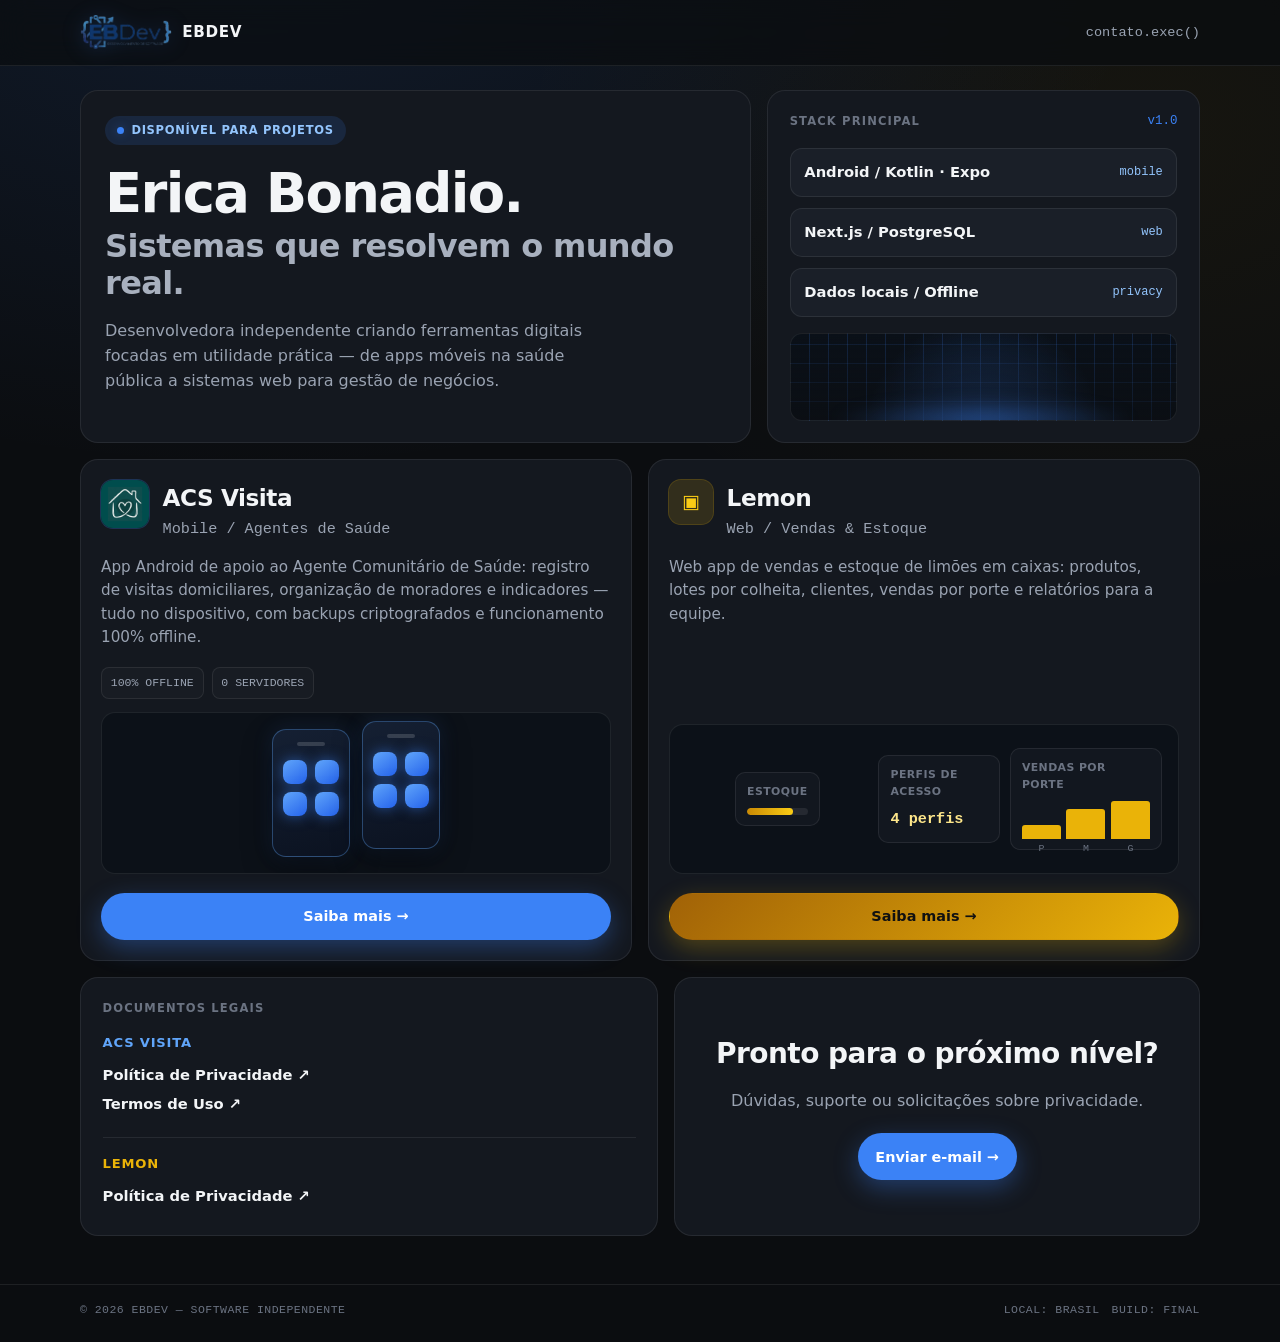
==== commit 22671797: "Adiciona logo oficial do ACS Visita na home e na página do app. Usa o ícone casa+coração do app no c" ====
--- a/index.html
+++ b/index.html
@@ -58,7 +58,7 @@
     <section class="projects-grid" aria-label="Apps">
       <article class="panel project-card" id="acs-visita">
         <div class="project-top">
-          <div class="project-icon project-icon--acs" aria-hidden="true">✚</div>
+          <img class="project-logo" src="assets/acs-visita-logo.png" alt="Logo ACS Visita" width="48" height="48">
           <div>
             <h2>ACS Visita</h2>
             <p class="project-meta project-meta--acs">Mobile / Agentes de Saúde</p>
--- a/styles.css
+++ b/styles.css
@@ -329,6 +329,15 @@
   gap: 0.85rem;
 }
 
+.project-logo {
+  width: 48px;
+  height: 48px;
+  border-radius: 12px;
+  object-fit: cover;
+  flex-shrink: 0;
+  box-shadow: 0 0 0 1px rgba(59, 130, 246, 0.25);
+}
+
 .project-icon {
   width: 44px;
   height: 44px;
@@ -679,6 +688,30 @@
   padding: 2rem 0 3rem;
 }
 
+.app-page-head {
+  display: flex;
+  align-items: flex-start;
+  gap: 1rem;
+  margin-bottom: 0.5rem;
+}
+
+.app-page-logo {
+  width: 64px;
+  height: 64px;
+  border-radius: 14px;
+  object-fit: cover;
+  flex-shrink: 0;
+  box-shadow: 0 0 0 1px var(--border-strong);
+}
+
+.app-page-head .badge {
+  margin-bottom: 0.45rem;
+}
+
+.app-page-head .updated {
+  margin-bottom: 0;
+}
+
 .legal-page h1 {
   font-size: clamp(1.6rem, 4vw, 2.1rem);
   margin-bottom: 0.35rem;
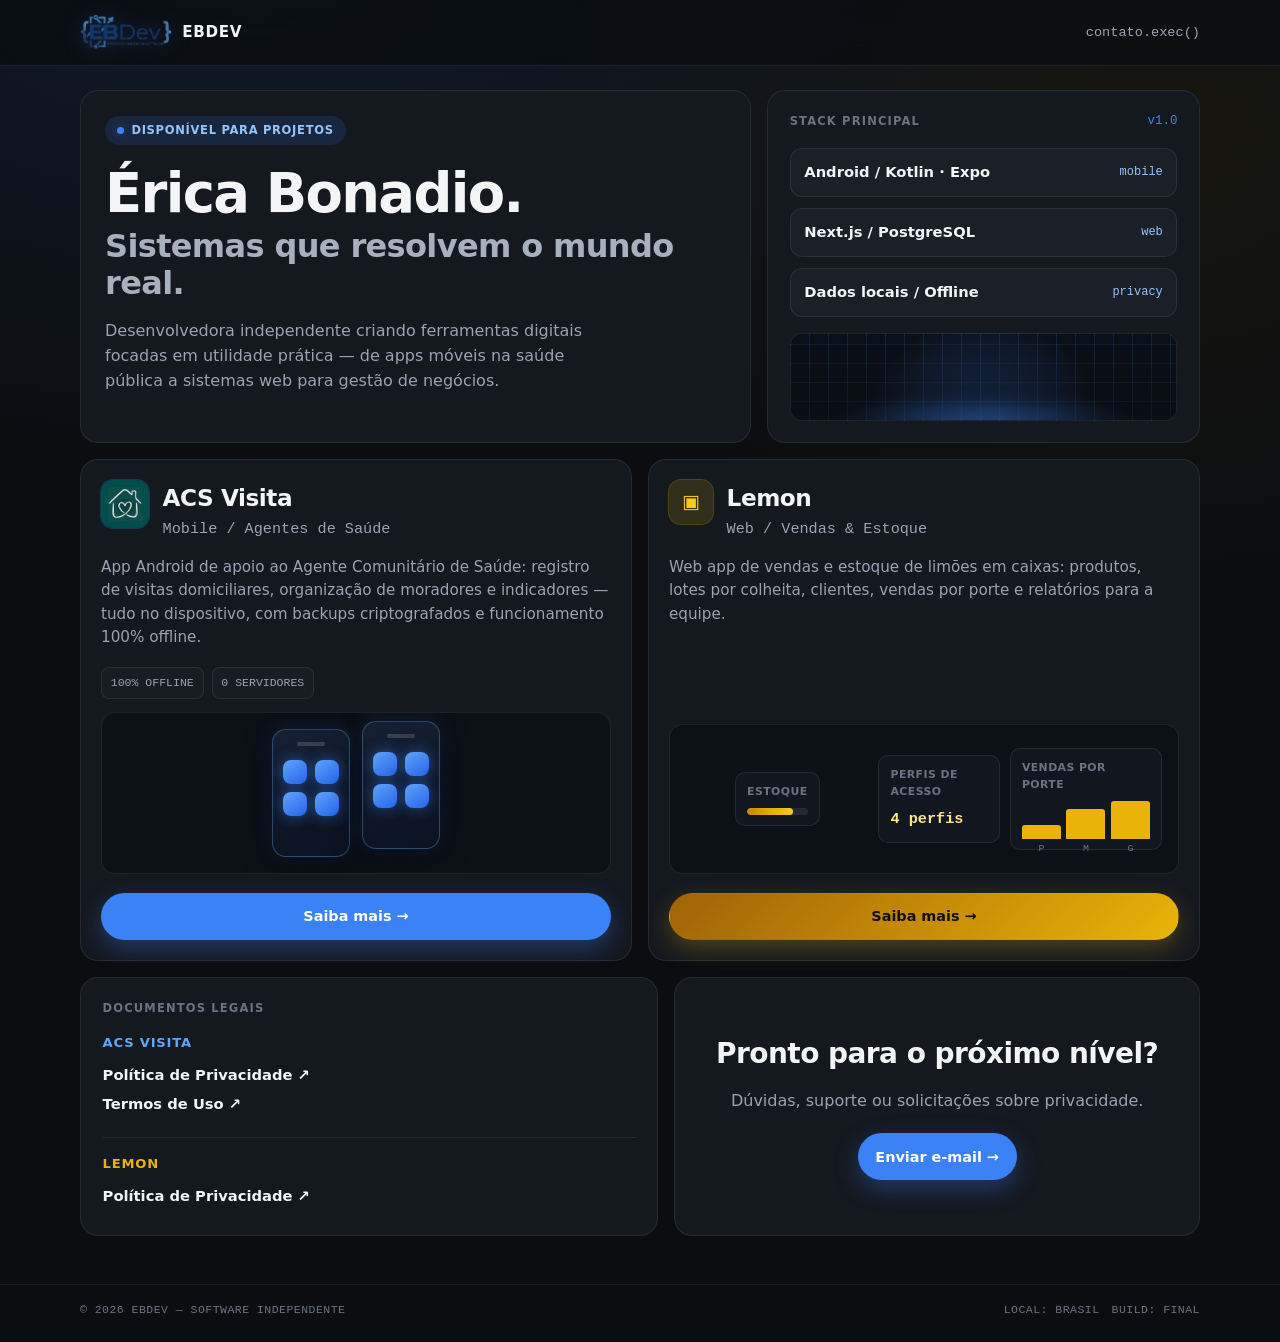
==== commit 645d006f: "Corrige grafia do nome para Érica Bonadio. Co-authored-by: Cursor <cursoragent@cursor.com>" ====
--- a/index.html
+++ b/index.html
@@ -3,7 +3,7 @@
 <head>
   <meta charset="UTF-8">
   <meta name="viewport" content="width=device-width, initial-scale=1.0">
-  <meta name="description" content="EBDev — Erica Bonadio. Sistemas digitais para saúde pública e gestão de negócios. ACS Visita e Lemon.">
+  <meta name="description" content="EBDev — Érica Bonadio. Sistemas digitais para saúde pública e gestão de negócios. ACS Visita e Lemon.">
   <title>EBDev | Desenvolvimento de Software</title>
   <link rel="icon" href="assets/logo-icon.svg" type="image/svg+xml">
   <link rel="stylesheet" href="styles.css">
@@ -23,7 +23,7 @@
     <section class="hero-grid" aria-label="Apresentação">
       <article class="panel hero-main">
         <span class="status-pill">Disponível para projetos</span>
-        <h1 class="hero-title">Erica Bonadio.</h1>
+        <h1 class="hero-title">Érica Bonadio.</h1>
         <p class="hero-subtitle">Sistemas que resolvem o mundo real.</p>
         <p class="hero-lead">
           Desenvolvedora independente criando ferramentas digitais focadas em
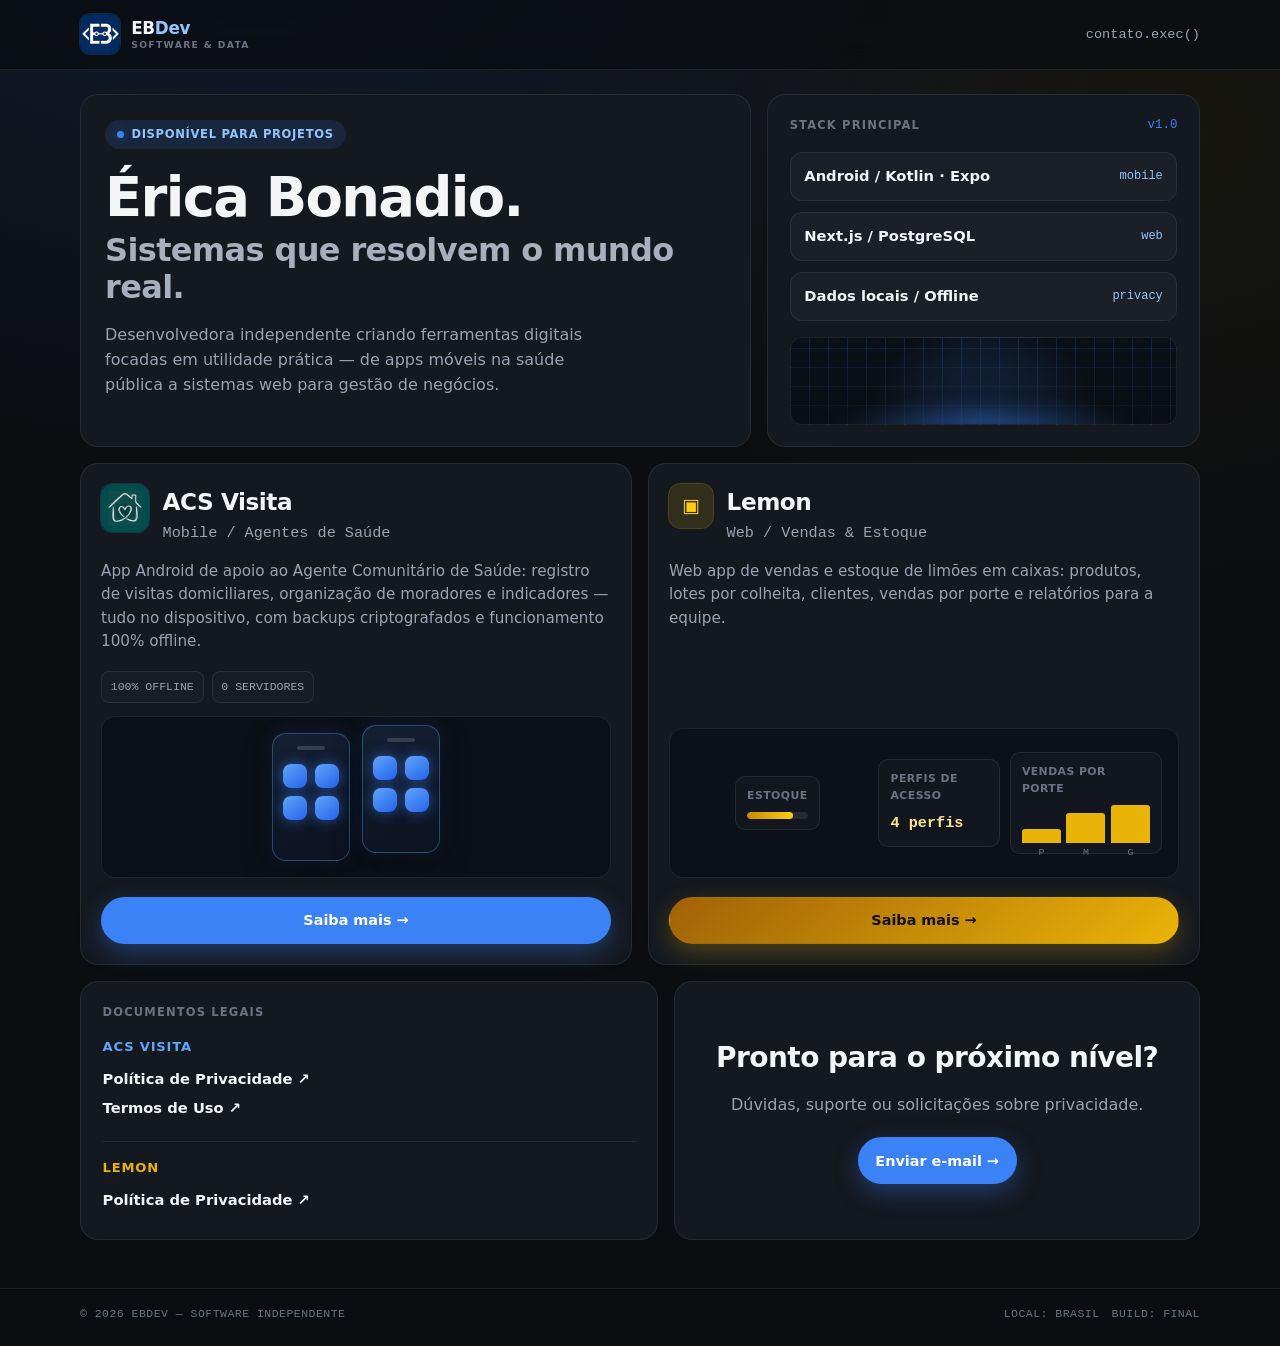
==== commit 5b6295b9: "Atualiza identidade visual com a nova logo EBDev. Badge <EB> no header/favicon e wordmark Software &" ====
--- a/index.html
+++ b/index.html
@@ -5,15 +5,18 @@
   <meta name="viewport" content="width=device-width, initial-scale=1.0">
   <meta name="description" content="EBDev — Érica Bonadio. Sistemas digitais para saúde pública e gestão de negócios. ACS Visita e Lemon.">
   <title>EBDev | Desenvolvimento de Software</title>
-  <link rel="icon" href="assets/logo-icon.svg" type="image/svg+xml">
+  <link rel="icon" href="assets/favicon.png" type="image/png">
   <link rel="stylesheet" href="styles.css">
 </head>
 <body>
   <header class="site-header">
     <div class="container">
       <a href="index.html" class="brand">
-        <img src="assets/logo.png" alt="" height="36">
-        <span class="brand-word">EBDEV</span>
+        <img src="assets/logo-icon.png" alt="EBDev" width="40" height="40">
+        <span class="brand-text">
+          <span class="brand-word">EB<span>Dev</span></span>
+          <span class="brand-tag">Software &amp; Data</span>
+        </span>
       </a>
       <a class="contact-exec" href="mailto:ericacbonadio@gmail.com">contato.exec()</a>
     </div>
--- a/styles.css
+++ b/styles.css
@@ -85,10 +85,8 @@
 .brand {
   display: inline-flex;
   align-items: center;
-  gap: 0.65rem;
+  gap: 0.7rem;
   color: var(--text);
-  font-weight: 700;
-  letter-spacing: 0.04em;
   text-decoration: none;
 }
 
@@ -98,13 +96,37 @@
 }
 
 .brand img {
-  height: 36px;
-  width: auto;
-  filter: drop-shadow(0 2px 10px rgba(59, 130, 246, 0.25));
+  height: 40px;
+  width: 40px;
+  border-radius: 10px;
+  object-fit: cover;
+  box-shadow: 0 0 0 1px rgba(59, 130, 246, 0.2);
+}
+
+.brand-text {
+  display: flex;
+  flex-direction: column;
+  line-height: 1.05;
 }
 
 .brand-word {
-  font-size: 0.95rem;
+  font-size: 1.05rem;
+  font-weight: 800;
+  letter-spacing: -0.02em;
+}
+
+.brand-word span {
+  color: #93c5fd;
+  font-weight: 700;
+}
+
+.brand-tag {
+  font-size: 0.58rem;
+  letter-spacing: 0.14em;
+  text-transform: uppercase;
+  color: var(--text-dim);
+  font-weight: 600;
+  margin-top: 0.15rem;
 }
 
 .contact-exec {
@@ -787,7 +809,7 @@
 }
 
 @media (max-width: 640px) {
-  .brand-word {
+  .brand-tag {
     display: none;
   }
 
